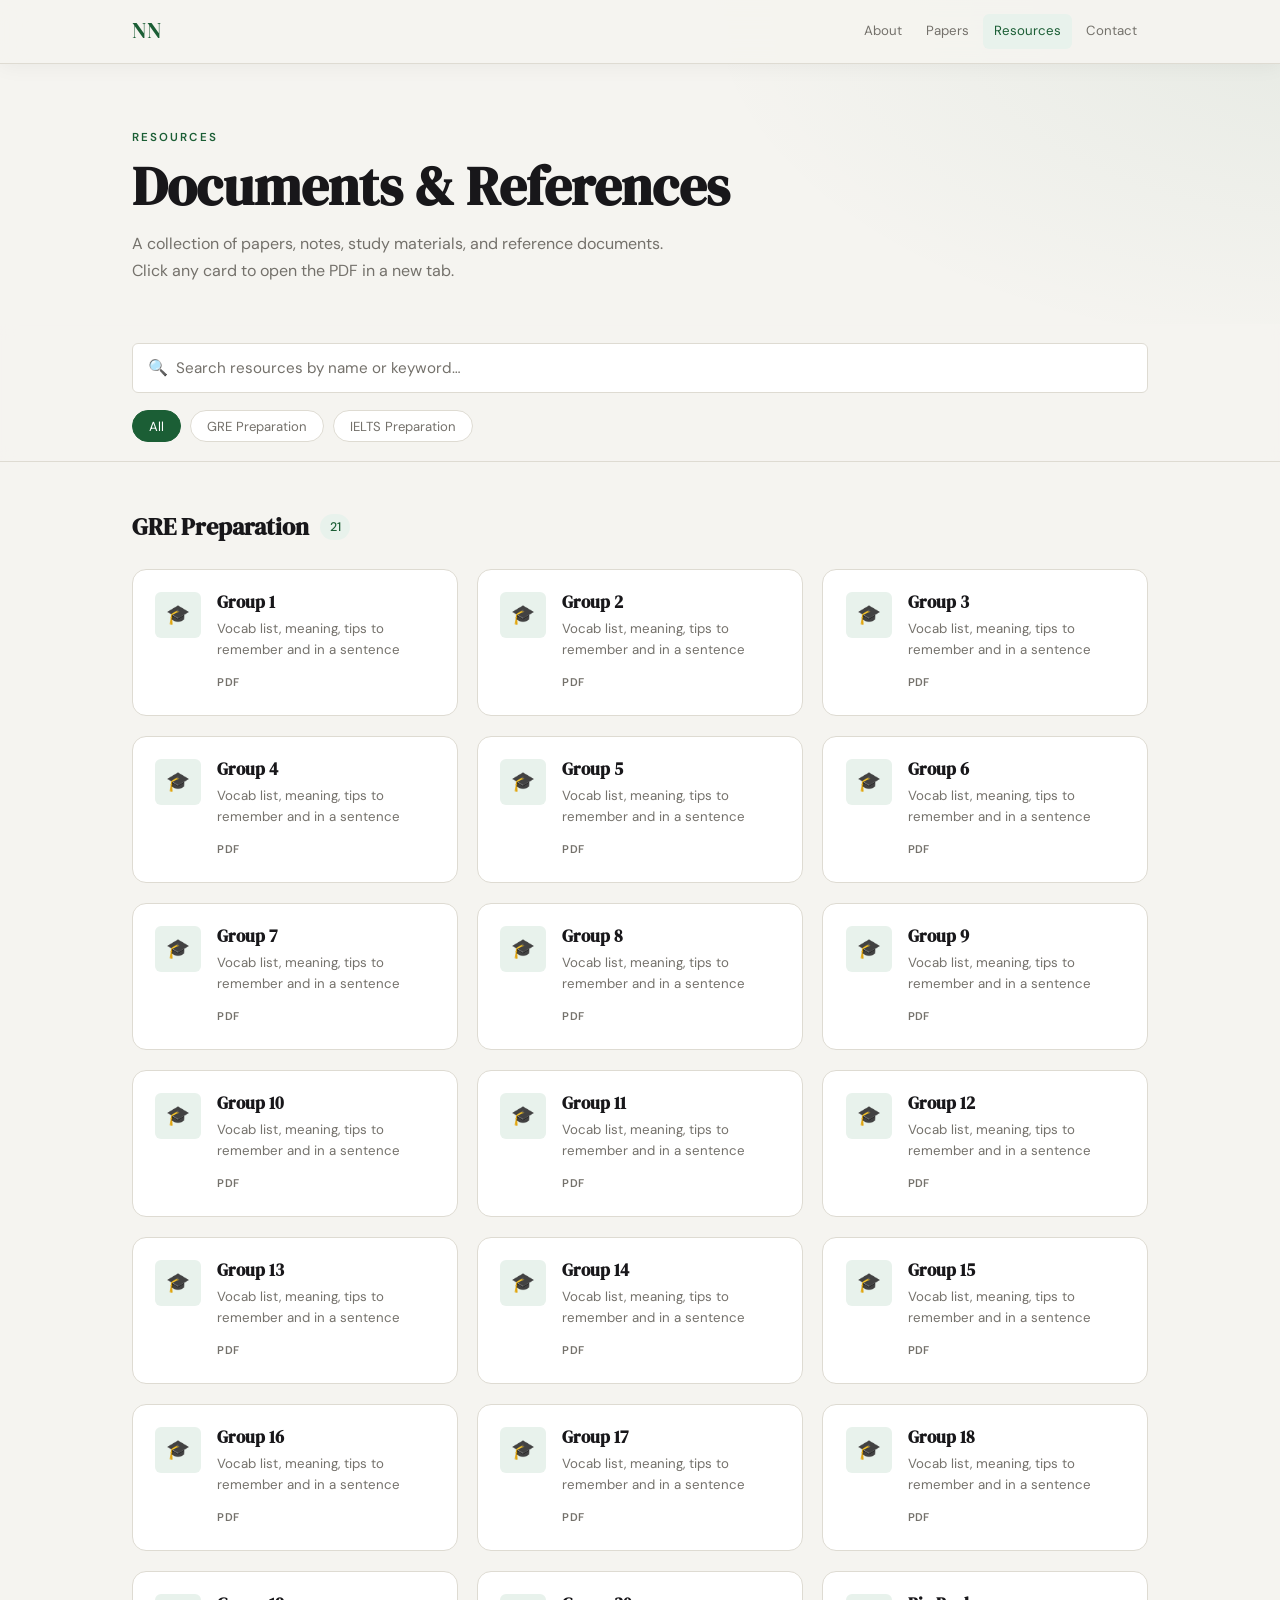
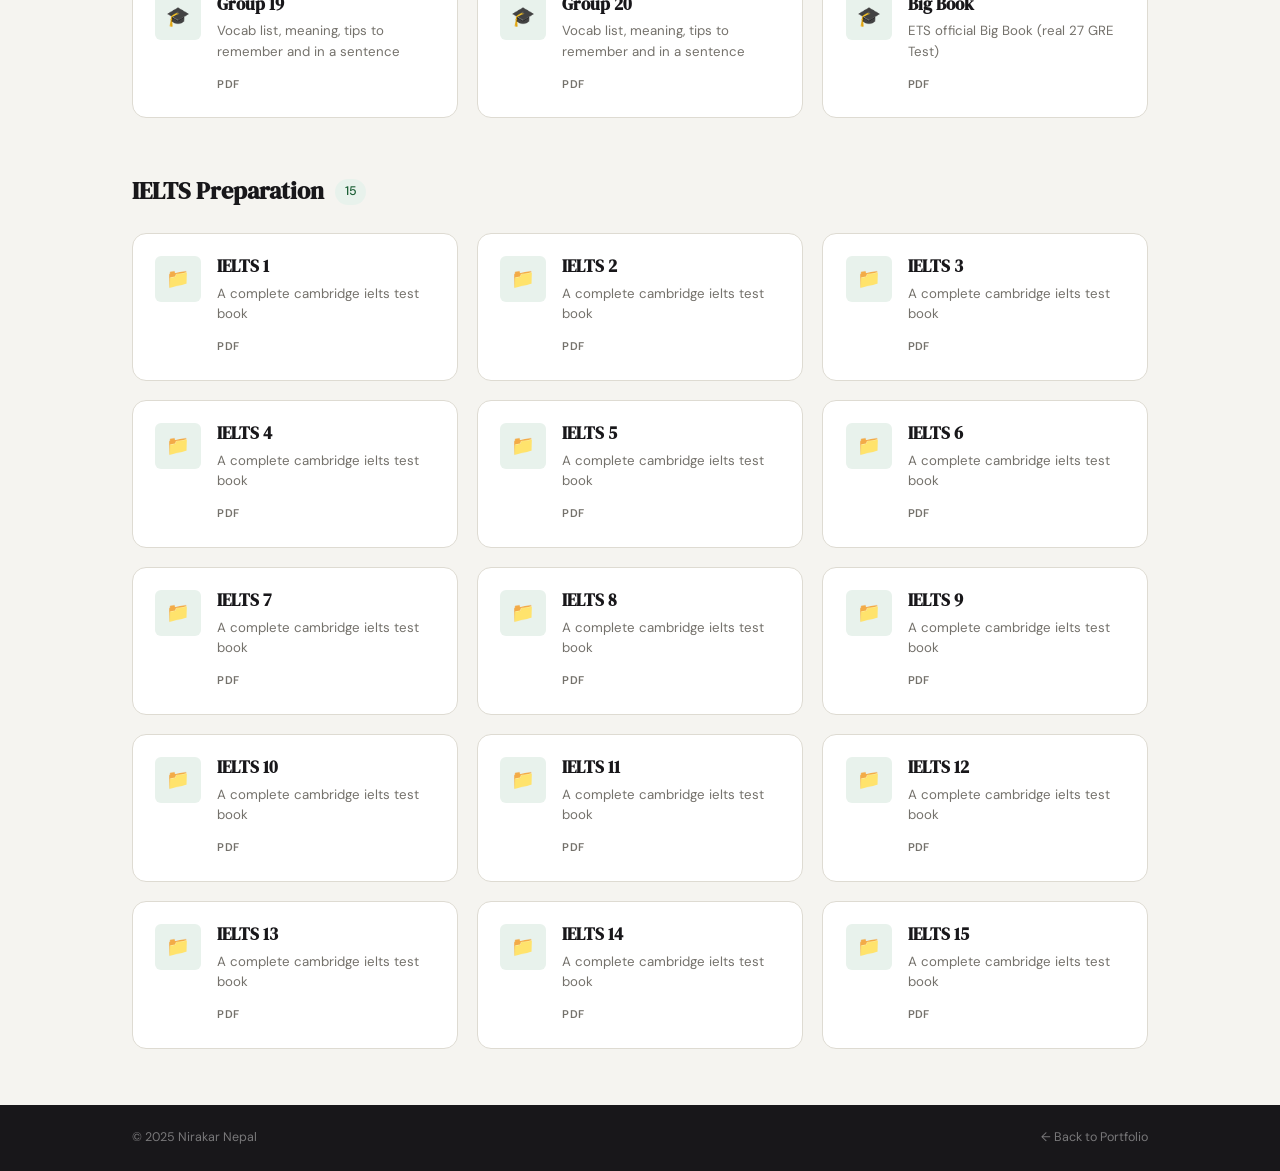
==== resources.html @ 462b6e56 "1920" ====
<!DOCTYPE html>
<html lang="en">
<head>
  <meta charset="UTF-8" />
  <meta name="viewport" content="width=device-width, initial-scale=1.0" />
  <title>Resources — Nirakar Nepal</title>
  <meta name="description" content="Resources, documents, and reference PDFs shared by Nirakar Nepal." />
  <link rel="preconnect" href="https://fonts.googleapis.com" />
  <link rel="preconnect" href="https://fonts.gstatic.com" crossorigin />
  <link href="https://fonts.googleapis.com/css2?family=DM+Serif+Display:ital@0;1&family=DM+Sans:ital,opsz,wght@0,9..40,300;0,9..40,400;0,9..40,500;1,9..40,300&display=swap" rel="stylesheet" />

<style>
/* =============================================================
   NIRAKAR NEPAL — RESOURCES PAGE
   (reuses the same design tokens as your main site)
   ============================================================= */
:root {
  --bg:#F5F4F0; --bg-alt:#ECEAE4; --surface:#FFFFFF; --border:#DEDBD2;
  --text:#18171A; --muted:#74716B; --accent:#1B5E35; --accent-lt:#E8F2EC;
  --nav-h:64px; --max-w:1080px; --r:6px; --r-lg:14px;
  --ease:cubic-bezier(0.16,1,0.3,1); --t:0.3s cubic-bezier(0.16,1,0.3,1);
}
*,*::before,*::after{box-sizing:border-box;margin:0;padding:0}
html{scroll-behavior:smooth}
body{font-family:'DM Sans',system-ui,sans-serif;background:var(--bg);color:var(--text);line-height:1.7;overflow-x:hidden}
a{color:inherit;text-decoration:none}
ul{list-style:none}
button{cursor:pointer;border:none;background:none;font-family:inherit}
.wrap{max-width:var(--max-w);margin:0 auto;padding:0 2rem}

/* ── NAVBAR ───────────────────────────────────────────────── */
#nav{position:fixed;top:0;left:0;right:0;height:var(--nav-h);z-index:200;
  background:rgba(245,244,240,.94);backdrop-filter:blur(14px);-webkit-backdrop-filter:blur(14px);
  border-bottom:1px solid var(--border);box-shadow:0 2px 20px rgba(0,0,0,.05)}
.nav-in{max-width:var(--max-w);margin:0 auto;padding:0 2rem;height:100%;display:flex;align-items:center;justify-content:space-between}
.nav-logo{font-family:'DM Serif Display',serif;font-size:1.35rem;color:var(--accent);letter-spacing:.04em}
.nav-ul{display:flex;align-items:center;gap:.15rem}
.nav-ul a{font-size:.83rem;color:var(--muted);padding:.38rem .7rem;border-radius:var(--r);transition:color .2s,background .2s}
.nav-ul a:hover,.nav-ul a.act{color:var(--accent);background:var(--accent-lt)}

/* ── HEADER ───────────────────────────────────────────────── */
.res-head{padding:calc(var(--nav-h) + 4rem) 0 2.5rem;position:relative;overflow:hidden}
.res-head::before{content:'';position:absolute;top:0;right:-5%;width:55%;height:120%;
  background:radial-gradient(ellipse at top right,rgba(27,94,53,.07) 0%,transparent 65%);pointer-events:none}
.label{font-size:.72rem;font-weight:600;letter-spacing:.18em;text-transform:uppercase;color:var(--accent);margin-bottom:.6rem}
.res-title{font-family:'DM Serif Display',serif;font-size:clamp(2.2rem,5vw,3.4rem);line-height:1.1;margin-bottom:.8rem}
.res-sub{font-size:1rem;color:var(--muted);max-width:560px}

/* ── CONTROLS (search + filters) ──────────────────────────── */
.controls{position:sticky;top:var(--nav-h);z-index:50;background:rgba(245,244,240,.92);
  backdrop-filter:blur(8px);-webkit-backdrop-filter:blur(8px);padding:1.2rem 0;border-bottom:1px solid var(--border)}
.search-box{position:relative;margin-bottom:1.1rem}
.search-box input{width:100%;padding:.85rem 1rem .85rem 2.7rem;font-size:.95rem;font-family:inherit;
  background:var(--surface);border:1.5px solid var(--border);border-radius:var(--r);color:var(--text);transition:border-color .2s}
.search-box input:focus{outline:none;border-color:var(--accent)}
.search-box input::placeholder{color:var(--muted)}
.search-ico{position:absolute;left:1rem;top:50%;transform:translateY(-50%);color:var(--muted);font-size:1rem}
.filters{display:flex;gap:.55rem;flex-wrap:wrap}
.chip{padding:.4rem 1rem;border:1.5px solid var(--border);border-radius:100px;font-size:.82rem;
  color:var(--muted);background:var(--surface);transition:var(--t)}
.chip:hover{border-color:var(--accent);color:var(--accent)}
.chip.act{background:var(--accent);color:#fff;border-color:var(--accent)}

/* ── RESOURCE GRID ────────────────────────────────────────── */
.res-section{padding:2.8rem 0 .5rem}
.cat-title{font-family:'DM Serif Display',serif;font-size:1.5rem;margin-bottom:1.3rem;display:flex;align-items:center;gap:.7rem}
.cat-count{font-family:'DM Sans',sans-serif;font-size:.78rem;font-weight:500;color:var(--accent);
  background:var(--accent-lt);padding:.15rem .6rem;border-radius:100px}
.res-grid{display:grid;grid-template-columns:repeat(auto-fill,minmax(290px,1fr));gap:1.2rem}

.res-card{display:flex;gap:1rem;align-items:flex-start;background:var(--surface);border:1px solid var(--border);
  border-radius:var(--r-lg);padding:1.4rem;position:relative;overflow:hidden;transition:var(--t)}
.res-card::before{content:'';position:absolute;top:0;left:0;width:3px;height:0;background:var(--accent);transition:height .45s var(--ease)}
.res-card:hover{border-color:var(--accent);transform:translateY(-3px);box-shadow:0 14px 34px rgba(27,94,53,.12)}
.res-card:hover::before{height:100%}
.res-ico{width:46px;height:46px;flex-shrink:0;display:flex;align-items:center;justify-content:center;
  background:var(--accent-lt);border-radius:var(--r);font-size:1.2rem}
.res-body{flex:1;min-width:0}
.res-card h3{font-family:'DM Serif Display',serif;font-size:1.05rem;line-height:1.35;margin-bottom:.3rem;transition:color .2s}
.res-card:hover h3{color:var(--accent)}
.res-card p{font-size:.83rem;color:var(--muted);line-height:1.55;margin-bottom:.7rem}
.res-foot{display:flex;align-items:center;justify-content:space-between;gap:.5rem}
.res-tag{font-size:.7rem;font-weight:600;letter-spacing:.04em;text-transform:uppercase;color:var(--muted)}
.res-open{font-size:.78rem;font-weight:500;color:var(--accent);opacity:0;transition:opacity .3s,transform .3s}
.res-card:hover .res-open{opacity:1;transform:translateX(2px)}

/* Empty state when search finds nothing */
.empty{text-align:center;padding:4rem 0;color:var(--muted)}
.empty-ico{font-size:2.5rem;opacity:.35;margin-bottom:.8rem}

/* ── FOOTER ───────────────────────────────────────────────── */
footer{background:var(--text);color:rgba(255,255,255,.42);padding:1.4rem 0;font-size:.78rem;margin-top:3rem}
.foot-in{display:flex;align-items:center;justify-content:space-between;flex-wrap:wrap;gap:.8rem}
.foot-in a{color:rgba(255,255,255,.42);transition:color .2s}
.foot-in a:hover{color:#fff}

@media(max-width:700px){
  .nav-ul a:not(.act){display:none}  /* keep nav clean on mobile */
  .res-grid{grid-template-columns:1fr}
}
</style>
</head>
<body>

<!-- ═══════════════ NAVBAR ═══════════════ -->
<nav id="nav">
  <div class="nav-in">
    <a class="nav-logo" href="index.html">NN</a>
    <ul class="nav-ul">
      <a href="index.html#about">About</a>
      <a href="index.html#papers">Papers</a>
      <a href="resources.html" class="act">Resources</a>
      <a href="index.html#contact">Contact</a>
    </ul>
  </div>
</nav>

<!-- ═══════════════ HEADER ═══════════════ -->
<header class="res-head">
  <div class="wrap">
    <div class="label">Resources</div>
    <h1 class="res-title">Documents &amp; References</h1>
    <p class="res-sub">A collection of papers, notes, study materials, and reference documents. Click any card to open the PDF in a new tab.</p>
  </div>
</header>

<!-- ═══════════════ SEARCH + FILTERS ═══════════════ -->
<div class="controls">
  <div class="wrap">
    <div class="search-box">
      <span class="search-ico">🔍</span>
      <input type="text" id="search" placeholder="Search resources by name or keyword…" autocomplete="off" />
    </div>
    <div class="filters" id="filters"><!-- filter chips injected by JS --></div>
  </div>
</div>

<!-- ═══════════════ RESOURCE LIST ═══════════════ -->
<main class="wrap" id="resList"><!-- cards injected by JS --></main>

<!-- ═══════════════ FOOTER ═══════════════ -->
<footer>
  <div class="wrap foot-in">
    <span>© 2025 Nirakar Nepal</span>
    <a href="index.html">← Back to Portfolio</a>
  </div>
</footer>

<script>
/* =============================================================
   ★★★  EDIT ONLY THIS LIST  ★★★
   Add one { } block per PDF. To add a PDF:
     1. Put the file in:  assets/resources/
     2. Copy a block below, change the 4 fields.

   Fields:
     category : which group it appears under (also becomes a filter chip)
     title    : the name shown on the card
     desc     : a short one-line description (optional, can be "")
     file     : path to the PDF, relative to this page
   ============================================================= */
const RESOURCES = [
  {
    category: "GRE Preparation",
    title: "Group 1",
    desc: "Vocab list, meaning, tips to remember and in a sentence",
    file: "assets/resources/1.pdf"
  },
   {
    category: "GRE Preparation",
    title: "Group 2",
    desc: "Vocab list, meaning, tips to remember and in a sentence",
    file: "assets/resources/2.pdf"
  },
   {
    category: "GRE Preparation",
    title: "Group 3",
    desc: "Vocab list, meaning, tips to remember and in a sentence",
    file: "assets/resources/3.pdf"
  },
   {
    category: "GRE Preparation",
    title: "Group 4",
    desc: "Vocab list, meaning, tips to remember and in a sentence",
    file: "assets/resources/4.pdf"
  },
   {
    category: "GRE Preparation",
    title: "Group 5",
    desc: "Vocab list, meaning, tips to remember and in a sentence",
    file: "assets/resources/5.pdf"
  },
   {
    category: "GRE Preparation",
    title: "Group 6",
    desc: "Vocab list, meaning, tips to remember and in a sentence",
    file: "assets/resources/6.pdf"
  },
   {
    category: "GRE Preparation",
    title: "Group 7",
    desc: "Vocab list, meaning, tips to remember and in a sentence",
    file: "assets/resources/7.pdf"
  },
   {
    category: "GRE Preparation",
    title: "Group 8",
    desc: "Vocab list, meaning, tips to remember and in a sentence",
    file: "assets/resources/8.pdf"
  },
   {
    category: "GRE Preparation",
    title: "Group 9",
    desc: "Vocab list, meaning, tips to remember and in a sentence",
    file: "assets/resources/9.pdf"
  },
   {
    category: "GRE Preparation",
    title: "Group 10",
    desc: "Vocab list, meaning, tips to remember and in a sentence",
    file: "assets/resources/10.pdf"
  },
  {
    category: "GRE Preparation",
    title: "Group 11",
    desc: "Vocab list, meaning, tips to remember and in a sentence",
    file: "assets/resources/11.pdf"
  },
  {
    category: "GRE Preparation",
    title: "Group 12",
    desc: "Vocab list, meaning, tips to remember and in a sentence",
    file: "assets/resources/12.pdf"
  },
  {
    category: "GRE Preparation",
    title: "Group 13",
    desc: "Vocab list, meaning, tips to remember and in a sentence",
    file: "assets/resources/13.pdf"
  },
   {
    category: "GRE Preparation",
    title: "Group 14",
    desc: "Vocab list, meaning, tips to remember and in a sentence",
    file: "assets/resources/14.pdf"
  },
   {
    category: "GRE Preparation",
    title: "Group 15",
    desc: "Vocab list, meaning, tips to remember and in a sentence",
    file: "assets/resources/15.pdf"
  },
   {
    category: "GRE Preparation",
    title: "Group 16",
    desc: "Vocab list, meaning, tips to remember and in a sentence",
    file: "assets/resources/16.pdf"
  },
  {
    category: "GRE Preparation",
    title: "Group 17",
    desc: "Vocab list, meaning, tips to remember and in a sentence",
    file: "assets/resources/17.pdf"
  },
  {
    category: "GRE Preparation",
    title: "Group 18",
    desc: "Vocab list, meaning, tips to remember and in a sentence",
    file: "assets/resources/18.pdf"
  },
    {
    category: "GRE Preparation",
    title: "Group 19",
    desc: "Vocab list, meaning, tips to remember and in a sentence",
    file: "assets/resources/19.pdf"
  },
    {
    category: "GRE Preparation",
    title: "Group 20",
    desc: "Vocab list, meaning, tips to remember and in a sentence",
    file: "assets/resources/20.pdf"
  },
  {
    category: "IELTS Preparation",
    title: "IELTS 1",
    desc: "A complete cambridge ielts test book",
    file: "assets/resources/IELTS1.pdf"
  },
  {
    category: "IELTS Preparation",
    title: "IELTS 2",
    desc: "A complete cambridge ielts test book",
    file: "assets/resources/IELTS2.pdf"
  },
  {
    category: "IELTS Preparation",
    title: "IELTS 3",
    desc: "A complete cambridge ielts test book",
    file: "assets/resources/IELTS3.pdf"
  },
  {
    category: "IELTS Preparation",
    title: "IELTS 4",
    desc: "A complete cambridge ielts test book",
    file: "assets/resources/IELTS4.pdf"
  },
  {
    category: "IELTS Preparation",
    title: "IELTS 5",
    desc: "A complete cambridge ielts test book",
    file: "assets/resources/IELTS5.pdf"
  },
  {
    category: "IELTS Preparation",
    title: "IELTS 6",
    desc: "A complete cambridge ielts test book",
    file: "assets/resources/IELTS6.pdf"
  },
  {
    category: "IELTS Preparation",
    title: "IELTS 7",
    desc: "A complete cambridge ielts test book",
    file: "assets/resources/IELTS7.pdf"
  },
  {
    category: "IELTS Preparation",
    title: "IELTS 8",
    desc: "A complete cambridge ielts test book",
    file: "assets/resources/IELTS8.pdf"
  },
  {
    category: "IELTS Preparation",
    title: "IELTS 9",
    desc: "A complete cambridge ielts test book",
    file: "assets/resources/IELTS9.pdf"
  },
  {
    category: "IELTS Preparation",
    title: "IELTS 10",
    desc: "A complete cambridge ielts test book",
    file: "assets/resources/IELTS10.pdf"
  },
  {
    category: "IELTS Preparation",
    title: "IELTS 11",
    desc: "A complete cambridge ielts test book",
    file: "assets/resources/IELTS11.pdf"
  },
  {
    category: "IELTS Preparation",
    title: "IELTS 12",
    desc: "A complete cambridge ielts test book",
    file: "assets/resources/IELTS12.pdf"
  },
  {
    category: "IELTS Preparation",
    title: "IELTS 13",
    desc: "A complete cambridge ielts test book",
    file: "assets/resources/IELTS13.pdf"
  },
  {
    category: "IELTS Preparation",
    title: "IELTS 14",
    desc: "A complete cambridge ielts test book",
    file: "assets/resources/IELTS14.pdf"
  },
  {
    category: "IELTS Preparation",
    title: "IELTS 15",
    desc: "A complete cambridge ielts test book",
    file: "assets/resources/IELTS15.pdf"
  },
  
  
  {
    category: "GRE Preparation",
    title: "Big Book",
    desc: "ETS official Big Book (real 27 GRE Test)",
    file: "assets/resources/bigbook.pdf"
  },
   
  
  // ── Copy a block above for each new PDF (up to 30+ is fine) ──
];

/* =============================================================
   RENDERING LOGIC — you normally don't need to touch this.
   ============================================================= */
const listEl    = document.getElementById('resList');
const filtersEl = document.getElementById('filters');
const searchEl  = document.getElementById('search');

// Pick an icon based on category name (just a nice touch)
function iconFor(cat){
  const c = cat.toLowerCase();
  if (c.includes('paper') || c.includes('research')) return '📄';
  if (c.includes('gre') || c.includes('exam'))       return '🎓';
  if (c.includes('note') || c.includes('study'))     return '📚';
  if (c.includes('slide') || c.includes('present'))  return '📊';
  return '📁';
}

let activeFilter = 'All';

// Build the filter chips from the unique categories
function buildFilters(){
  const cats = ['All', ...new Set(RESOURCES.map(r => r.category))];
  filtersEl.innerHTML = '';
  cats.forEach(cat => {
    const b = document.createElement('button');
    b.className = 'chip' + (cat === activeFilter ? ' act' : '');
    b.textContent = cat;
    b.onclick = () => { activeFilter = cat; buildFilters(); render(); };
    filtersEl.appendChild(b);
  });
}

// Render cards, grouped by category, respecting filter + search
function render(){
  const q = searchEl.value.trim().toLowerCase();

  let items = RESOURCES.filter(r => {
    const matchCat = activeFilter === 'All' || r.category === activeFilter;
    const matchSearch = !q ||
      r.title.toLowerCase().includes(q) ||
      (r.desc || '').toLowerCase().includes(q) ||
      r.category.toLowerCase().includes(q);
    return matchCat && matchSearch;
  });

  if (!items.length){
    listEl.innerHTML = '<div class="empty"><div class="empty-ico">🔍</div><p>No resources match your search.</p></div>';
    return;
  }

  // Group by category
  const groups = {};
  items.forEach(r => { (groups[r.category] = groups[r.category] || []).push(r); });

  listEl.innerHTML = Object.entries(groups).map(([cat, arr]) => `
    <section class="res-section">
      <h2 class="cat-title">${cat} <span class="cat-count">${arr.length}</span></h2>
      <div class="res-grid">
        ${arr.map(r => `
          <a class="res-card" href="${r.file}" target="_blank" rel="noopener">
            <div class="res-ico">${iconFor(r.category)}</div>
            <div class="res-body">
              <h3>${r.title}</h3>
              ${r.desc ? `<p>${r.desc}</p>` : ''}
              <div class="res-foot">
                <span class="res-tag">PDF</span>
                <span class="res-open">Open →</span>
              </div>
            </div>
          </a>
        `).join('')}
      </div>
    </section>
  `).join('');
}

searchEl.addEventListener('input', render);
buildFilters();
render();
</script>
</body>
</html>
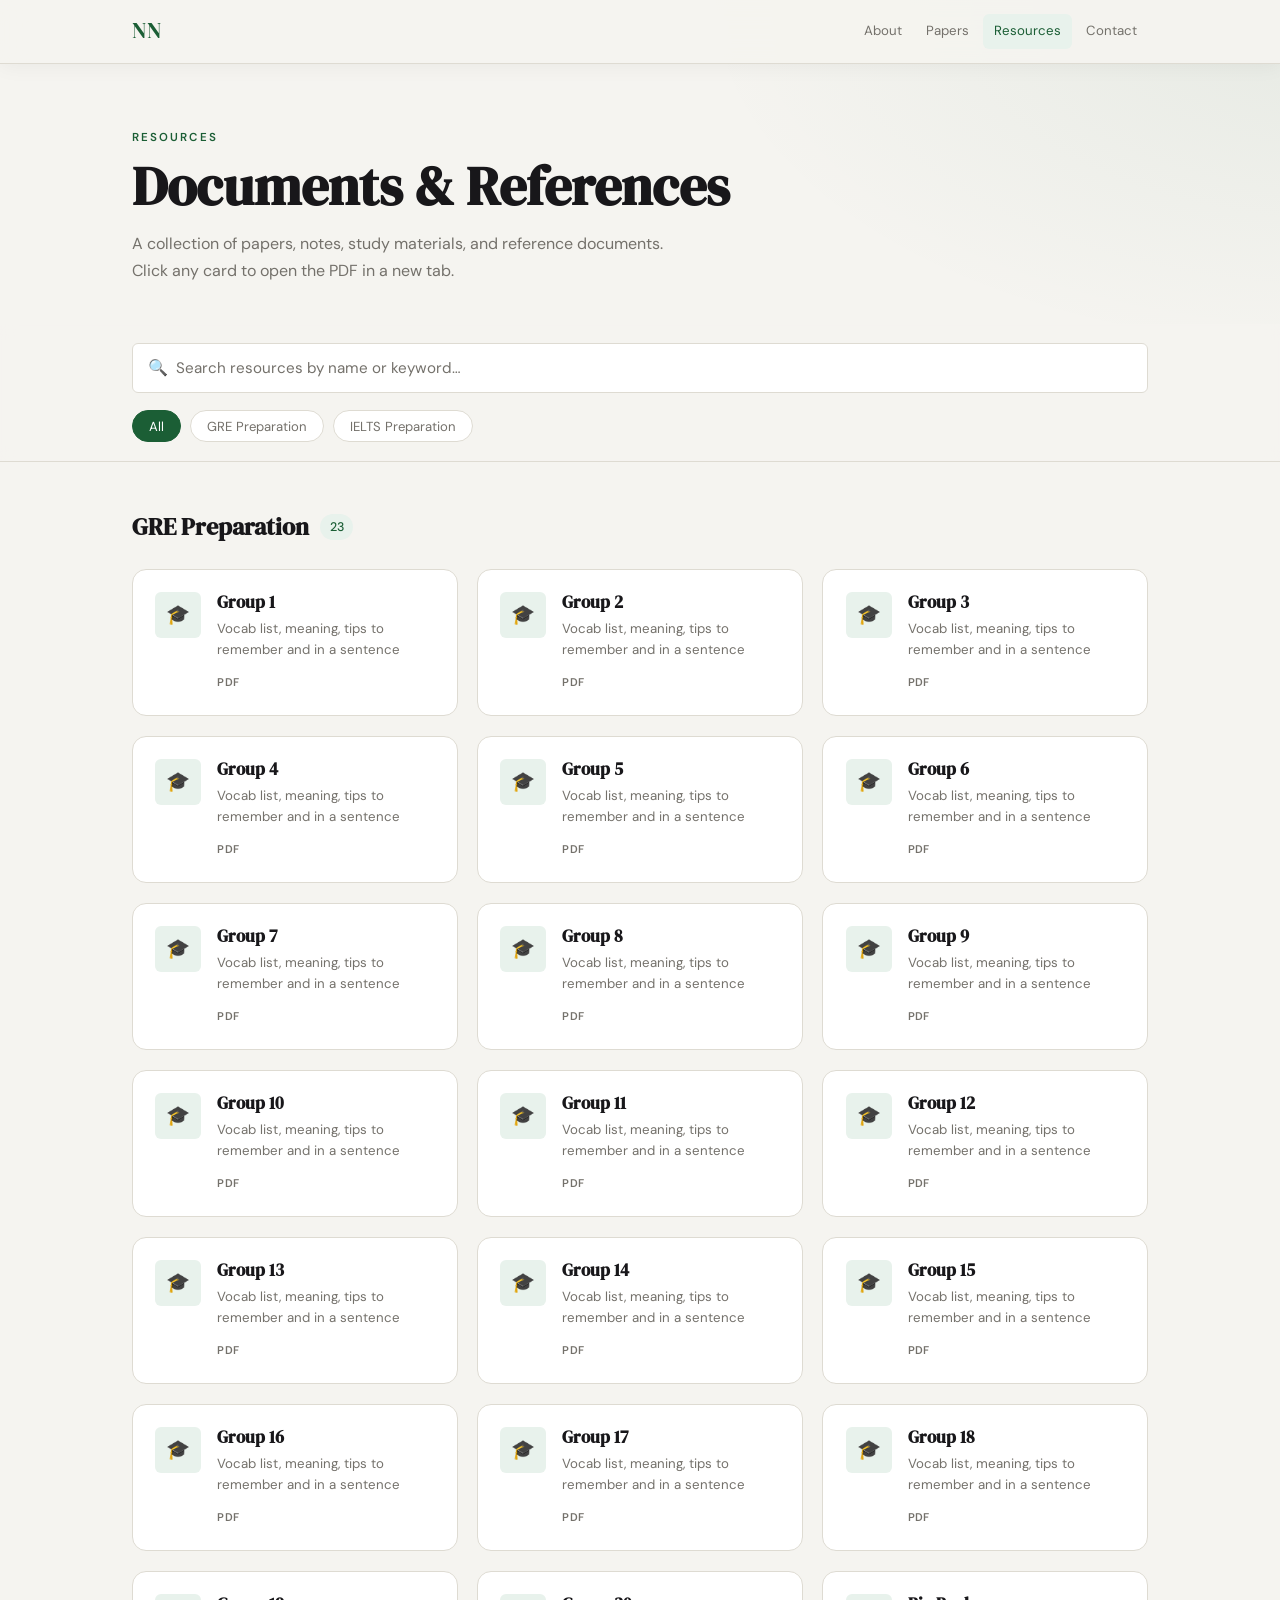
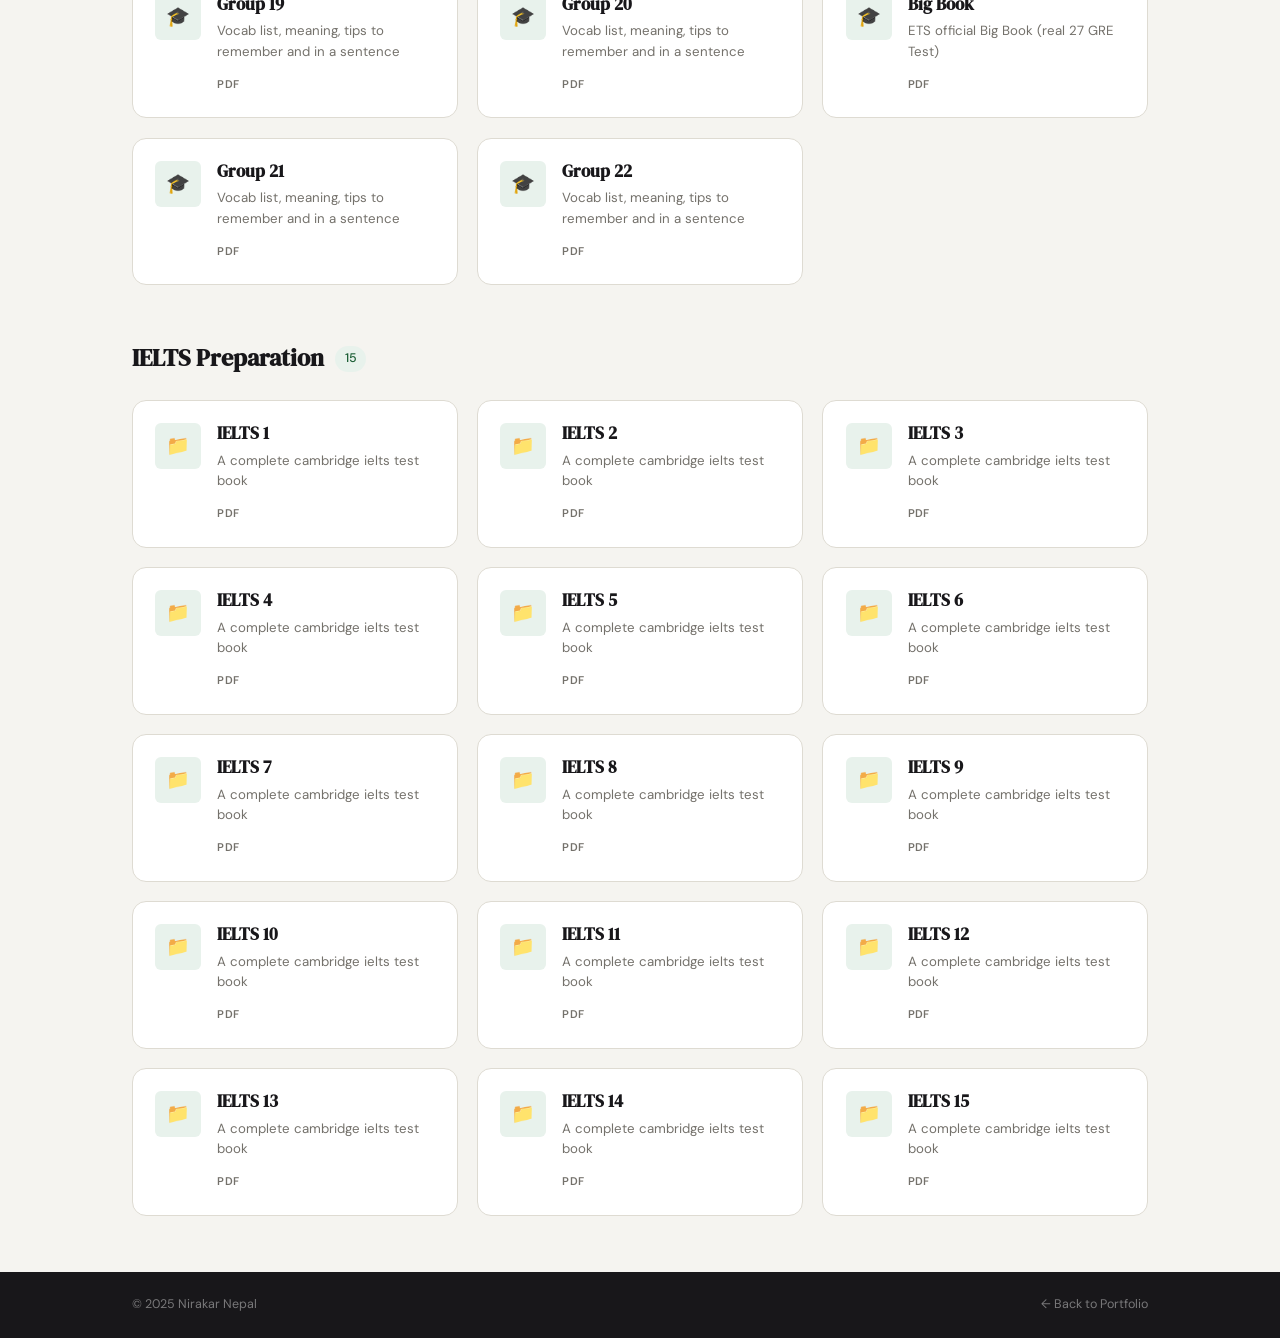
==== commit c630806c: "2122" ====
--- a/resources.html
+++ b/resources.html
@@ -377,6 +377,18 @@
     title: "Big Book",
     desc: "ETS official Big Book (real 27 GRE Test)",
     file: "assets/resources/bigbook.pdf"
+  },
+  {
+    category: "GRE Preparation",
+    title: "Group 21",
+    desc: "Vocab list, meaning, tips to remember and in a sentence",
+    file: "assets/resources/21.pdf"
+  },
+  {
+    category: "GRE Preparation",
+    title: "Group 22",
+    desc: "Vocab list, meaning, tips to remember and in a sentence",
+    file: "assets/resources/22.pdf"
   },
    
   
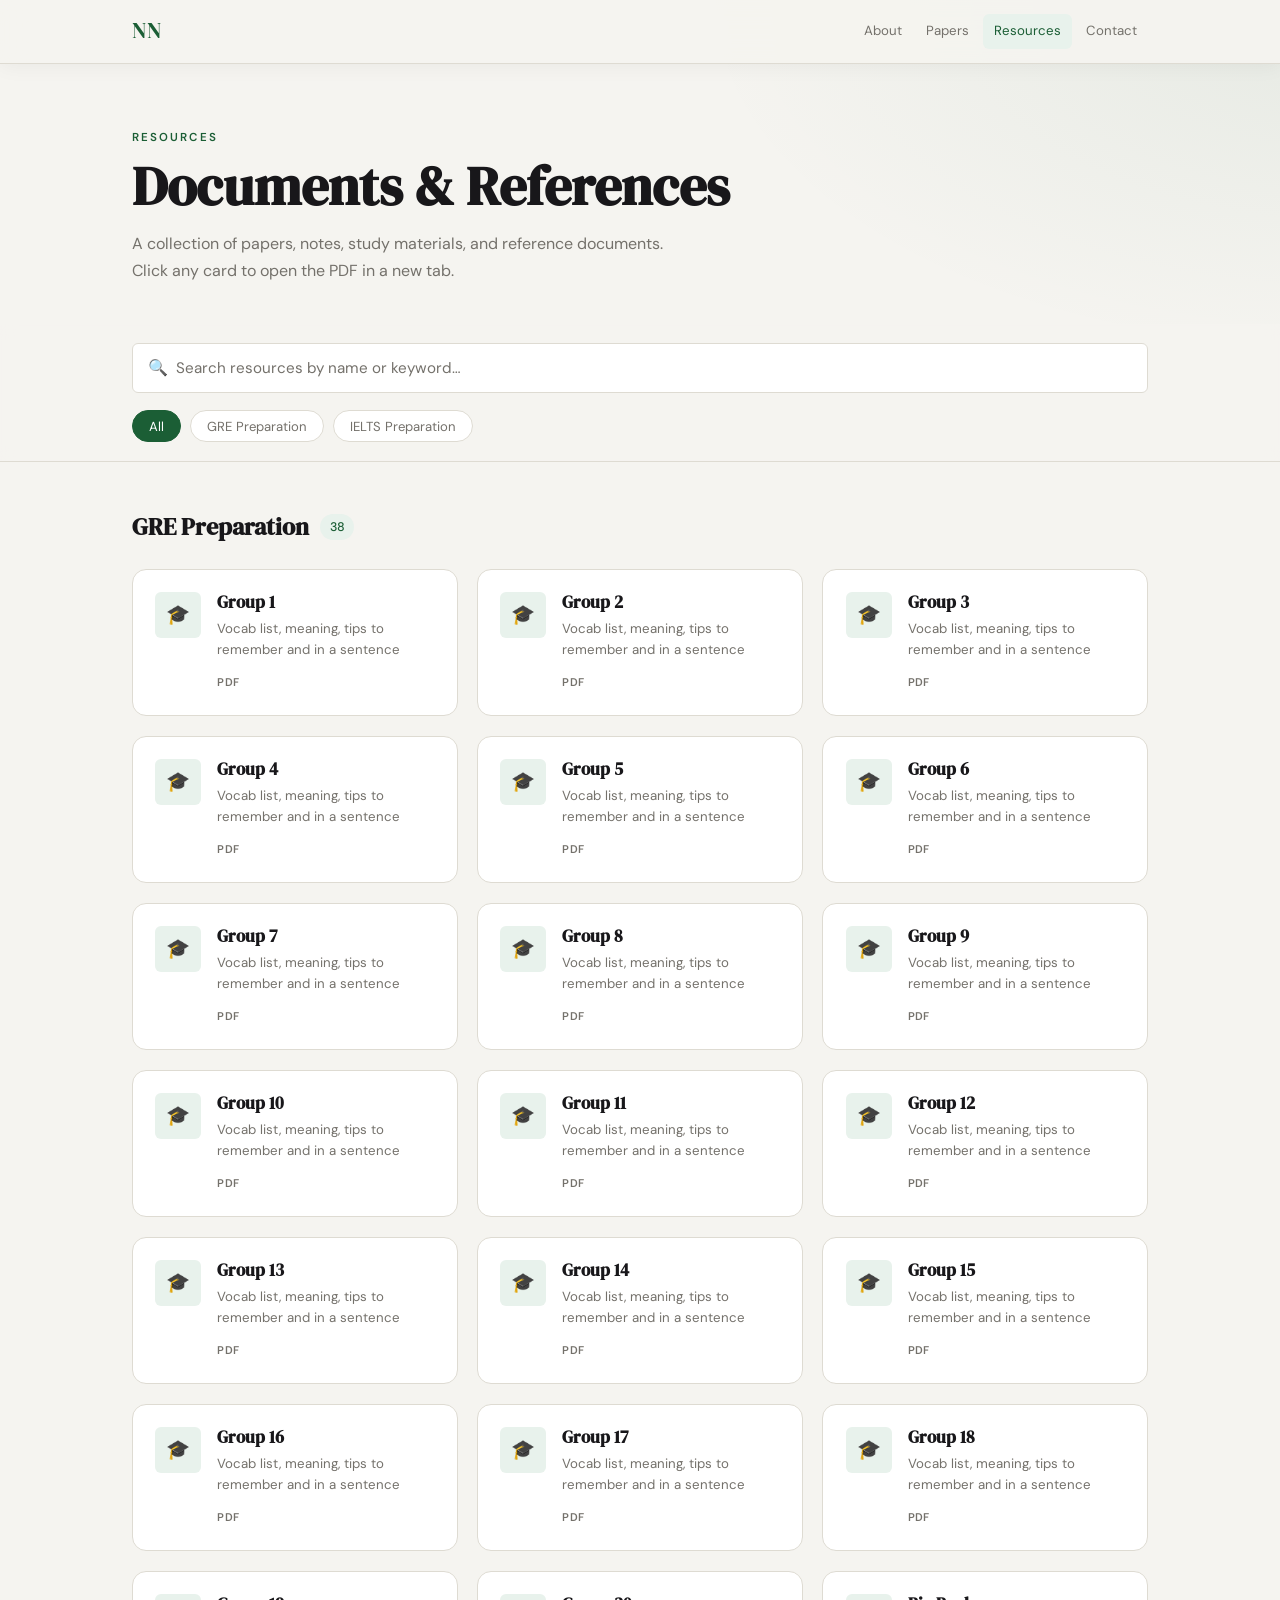
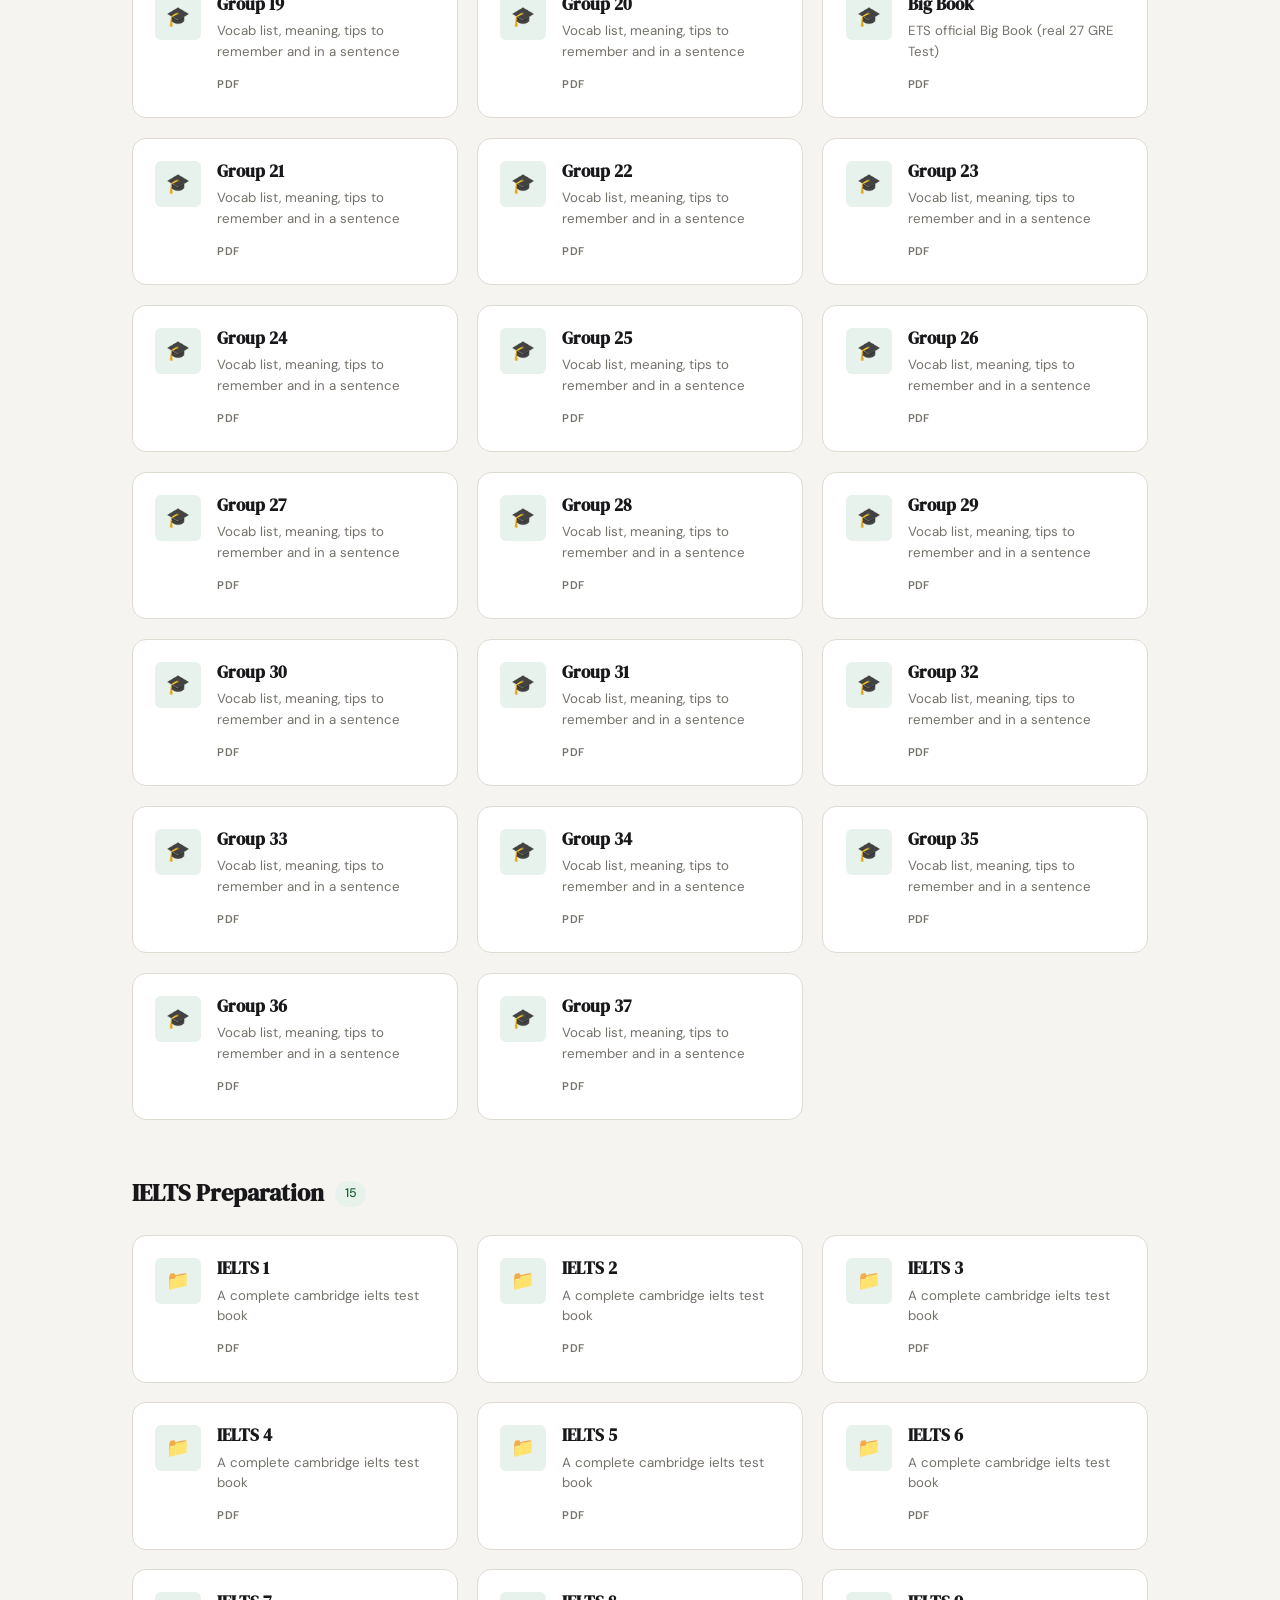
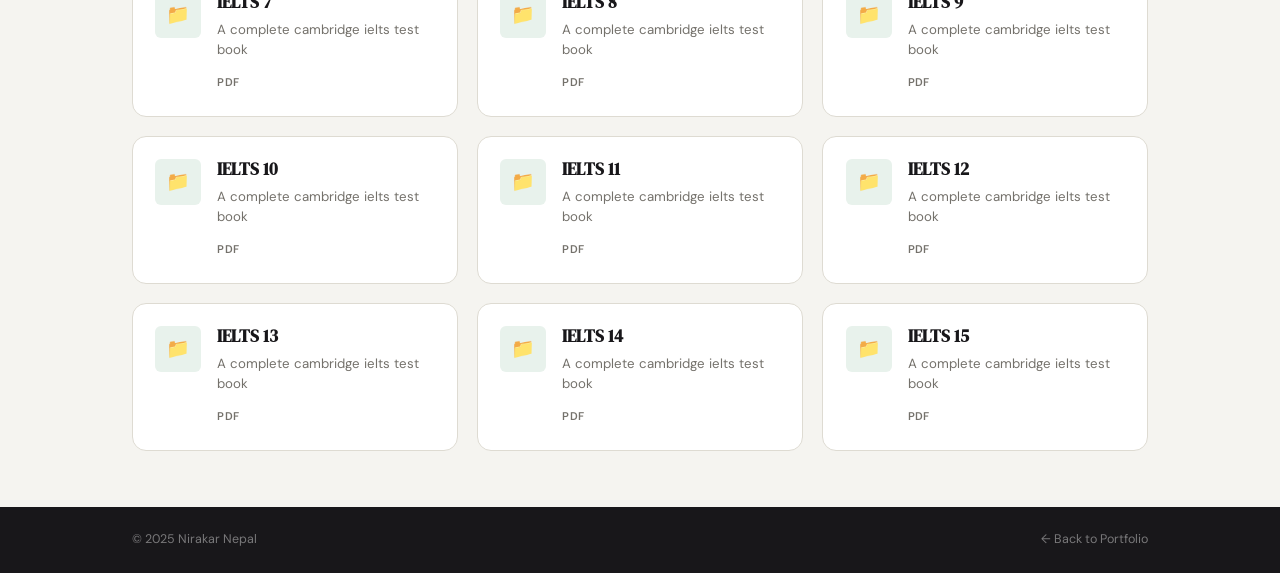
==== commit 8e581931: "gre_all_done" ====
--- a/resources.html
+++ b/resources.html
@@ -389,6 +389,96 @@
     title: "Group 22",
     desc: "Vocab list, meaning, tips to remember and in a sentence",
     file: "assets/resources/22.pdf"
+  },
+   {
+    category: "GRE Preparation",
+    title: "Group 23",
+    desc: "Vocab list, meaning, tips to remember and in a sentence",
+    file: "assets/resources/23.pdf"
+  },
+   {
+    category: "GRE Preparation",
+    title: "Group 24",
+    desc: "Vocab list, meaning, tips to remember and in a sentence",
+    file: "assets/resources/24.pdf"
+  },
+   {
+    category: "GRE Preparation",
+    title: "Group 25",
+    desc: "Vocab list, meaning, tips to remember and in a sentence",
+    file: "assets/resources/25.pdf"
+  },
+   {
+    category: "GRE Preparation",
+    title: "Group 26",
+    desc: "Vocab list, meaning, tips to remember and in a sentence",
+    file: "assets/resources/26.pdf"
+  },
+   {
+    category: "GRE Preparation",
+    title: "Group 27",
+    desc: "Vocab list, meaning, tips to remember and in a sentence",
+    file: "assets/resources/27.pdf"
+  },
+   {
+    category: "GRE Preparation",
+    title: "Group 28",
+    desc: "Vocab list, meaning, tips to remember and in a sentence",
+    file: "assets/resources/28.pdf"
+  },
+   {
+    category: "GRE Preparation",
+    title: "Group 29",
+    desc: "Vocab list, meaning, tips to remember and in a sentence",
+    file: "assets/resources/29.pdf"
+  },
+   {
+    category: "GRE Preparation",
+    title: "Group 30",
+    desc: "Vocab list, meaning, tips to remember and in a sentence",
+    file: "assets/resources/30.pdf"
+  },
+   {
+    category: "GRE Preparation",
+    title: "Group 31",
+    desc: "Vocab list, meaning, tips to remember and in a sentence",
+    file: "assets/resources/31.pdf"
+  },
+   {
+    category: "GRE Preparation",
+    title: "Group 32",
+    desc: "Vocab list, meaning, tips to remember and in a sentence",
+    file: "assets/resources/32.pdf"
+  },
+   {
+    category: "GRE Preparation",
+    title: "Group 33",
+    desc: "Vocab list, meaning, tips to remember and in a sentence",
+    file: "assets/resources/33.pdf"
+  },
+   {
+    category: "GRE Preparation",
+    title: "Group 34",
+    desc: "Vocab list, meaning, tips to remember and in a sentence",
+    file: "assets/resources/34.pdf"
+  },
+   {
+    category: "GRE Preparation",
+    title: "Group 35",
+    desc: "Vocab list, meaning, tips to remember and in a sentence",
+    file: "assets/resources/35.pdf"
+  },
+   {
+    category: "GRE Preparation",
+    title: "Group 36",
+    desc: "Vocab list, meaning, tips to remember and in a sentence",
+    file: "assets/resources/36.pdf"
+  },
+   {
+    category: "GRE Preparation",
+    title: "Group 37",
+    desc: "Vocab list, meaning, tips to remember and in a sentence",
+    file: "assets/resources/37.pdf"
   },
    
   
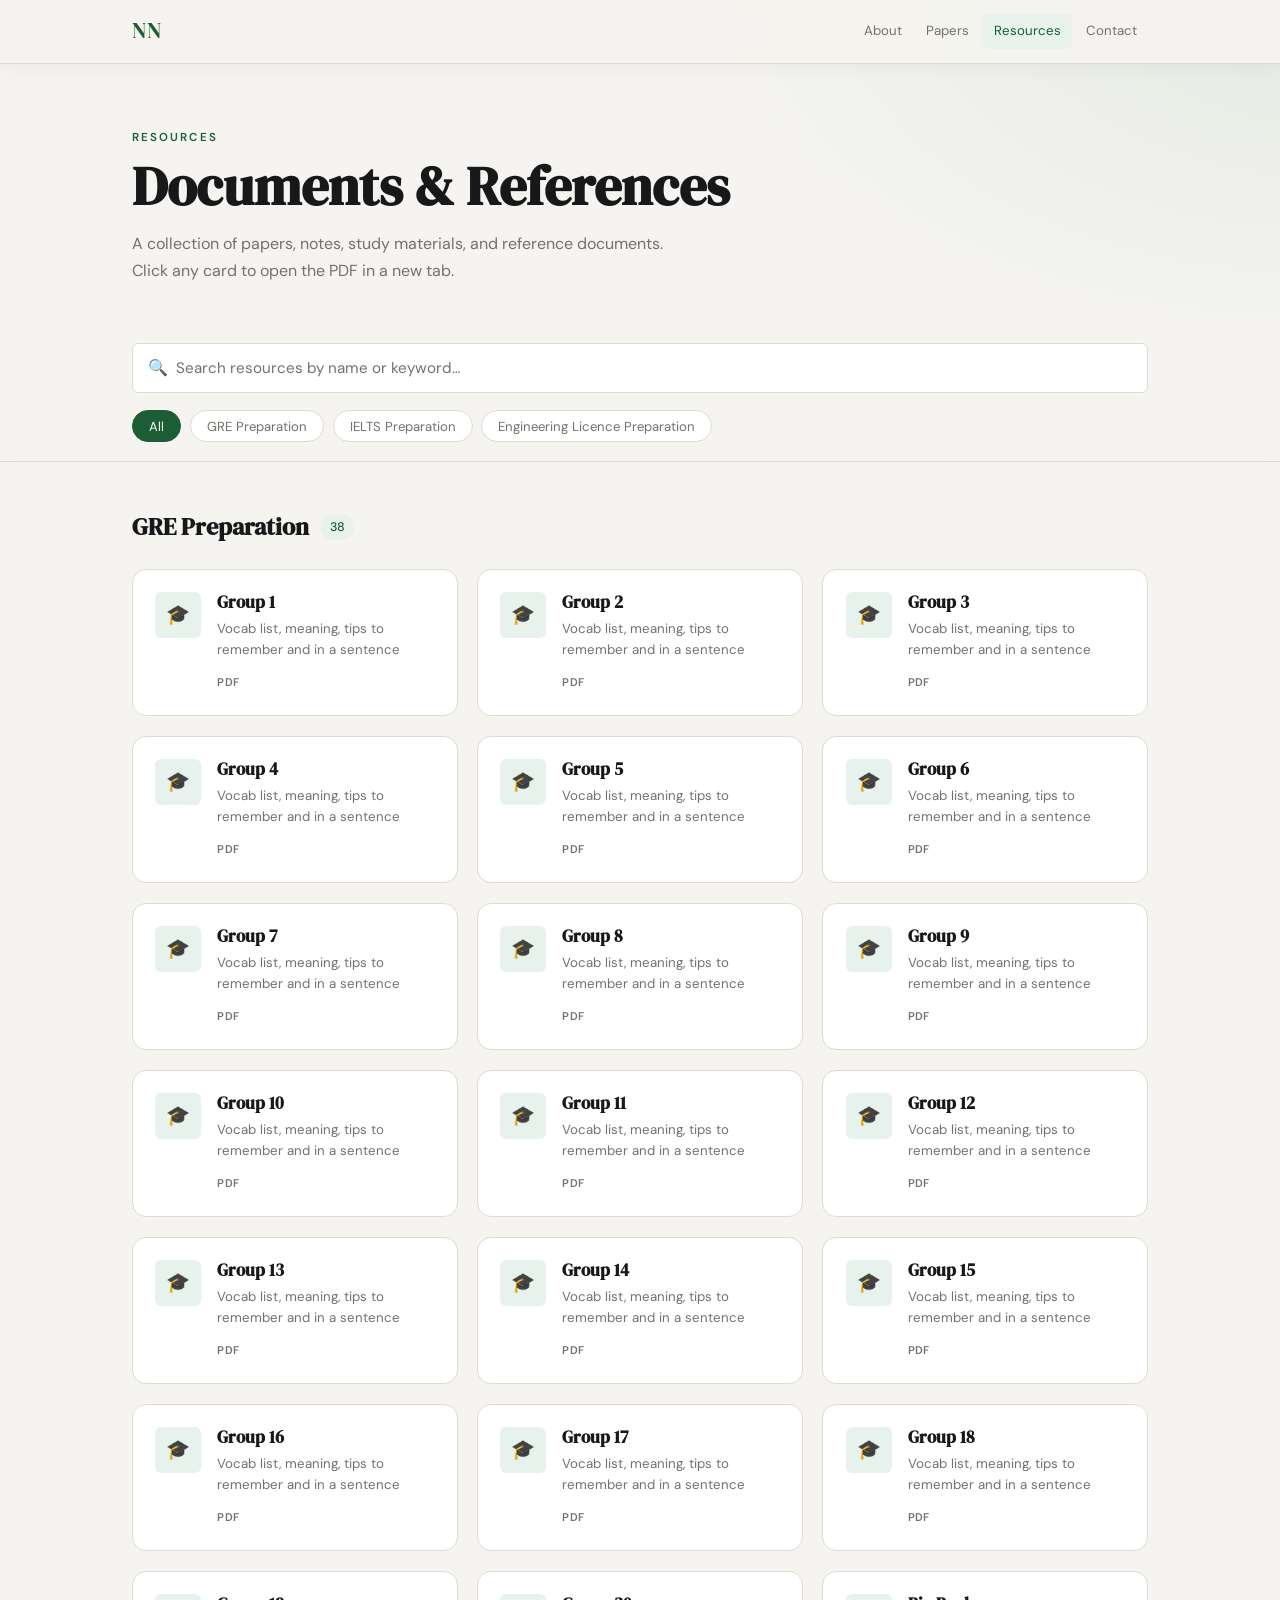
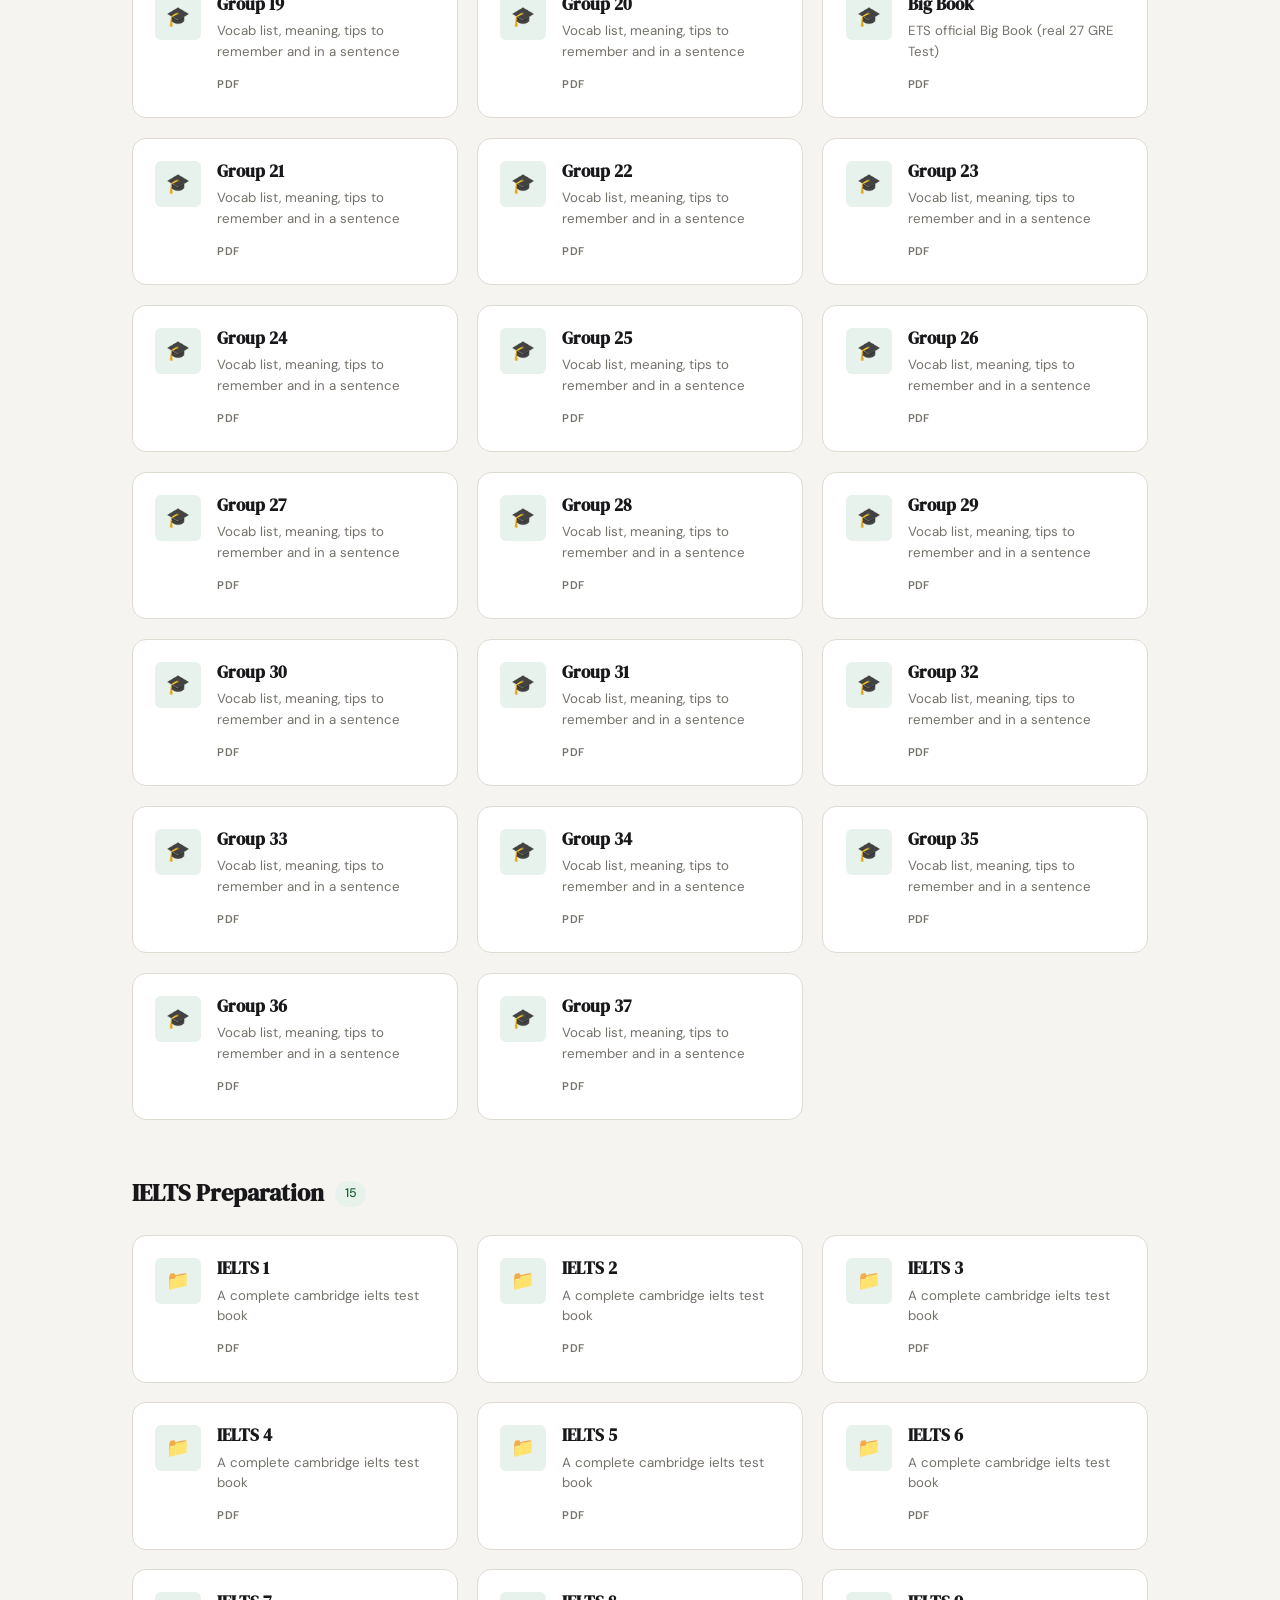
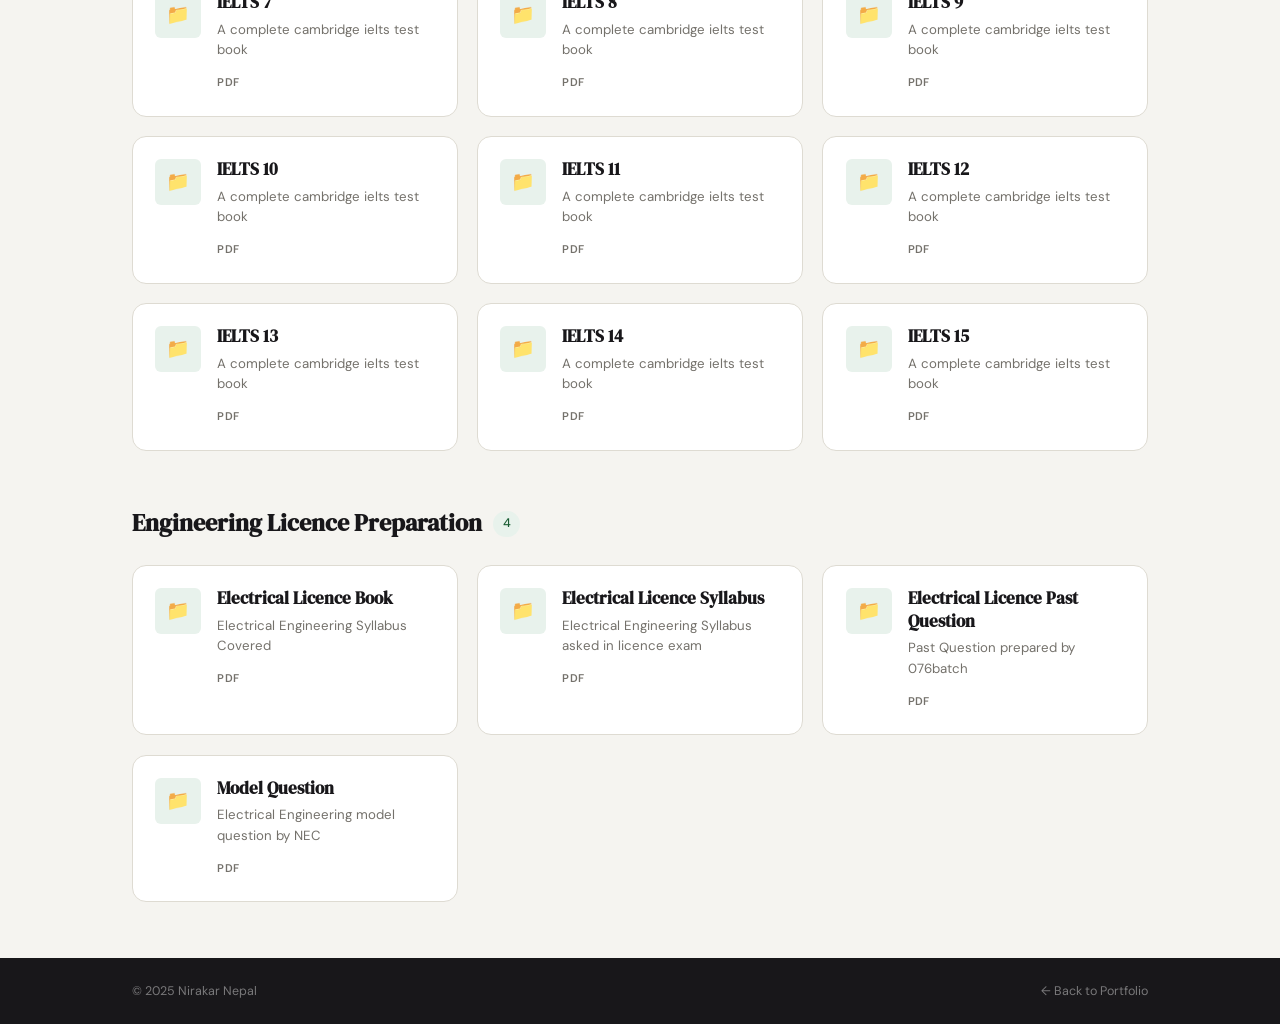
==== commit b19cec62: "licence" ====
--- a/resources.html
+++ b/resources.html
@@ -480,7 +480,32 @@
     desc: "Vocab list, meaning, tips to remember and in a sentence",
     file: "assets/resources/37.pdf"
   },
-   
+  {
+    category: "Engineering Licence Preparation",
+    title: "Electrical Licence Book ",
+    desc: "Electrical Engineering Syllabus Covered",
+    file: "assets/resources/lbook.pdf"
+  },
+  {
+    category: "Engineering Licence Preparation",
+    title: "Electrical Licence Syllabus ",
+    desc: "Electrical Engineering Syllabus asked in licence exam",
+    file: "assets/resources/licence_syllabus.pdf"
+  },
+  {
+    category: "Engineering Licence Preparation",
+    title: "Electrical Licence Past Question ",
+    desc: "Past Question prepared by 076batch",
+    file: "assets/resources/PQ.pdf"
+  },
+  {
+    category: "Engineering Licence Preparation",
+    title: "Model Question ",
+    desc: "Electrical Engineering model question by NEC",
+    file: "assets/resources/modelq.pdf"
+  },
+  
+
   
   // ── Copy a block above for each new PDF (up to 30+ is fine) ──
 ];
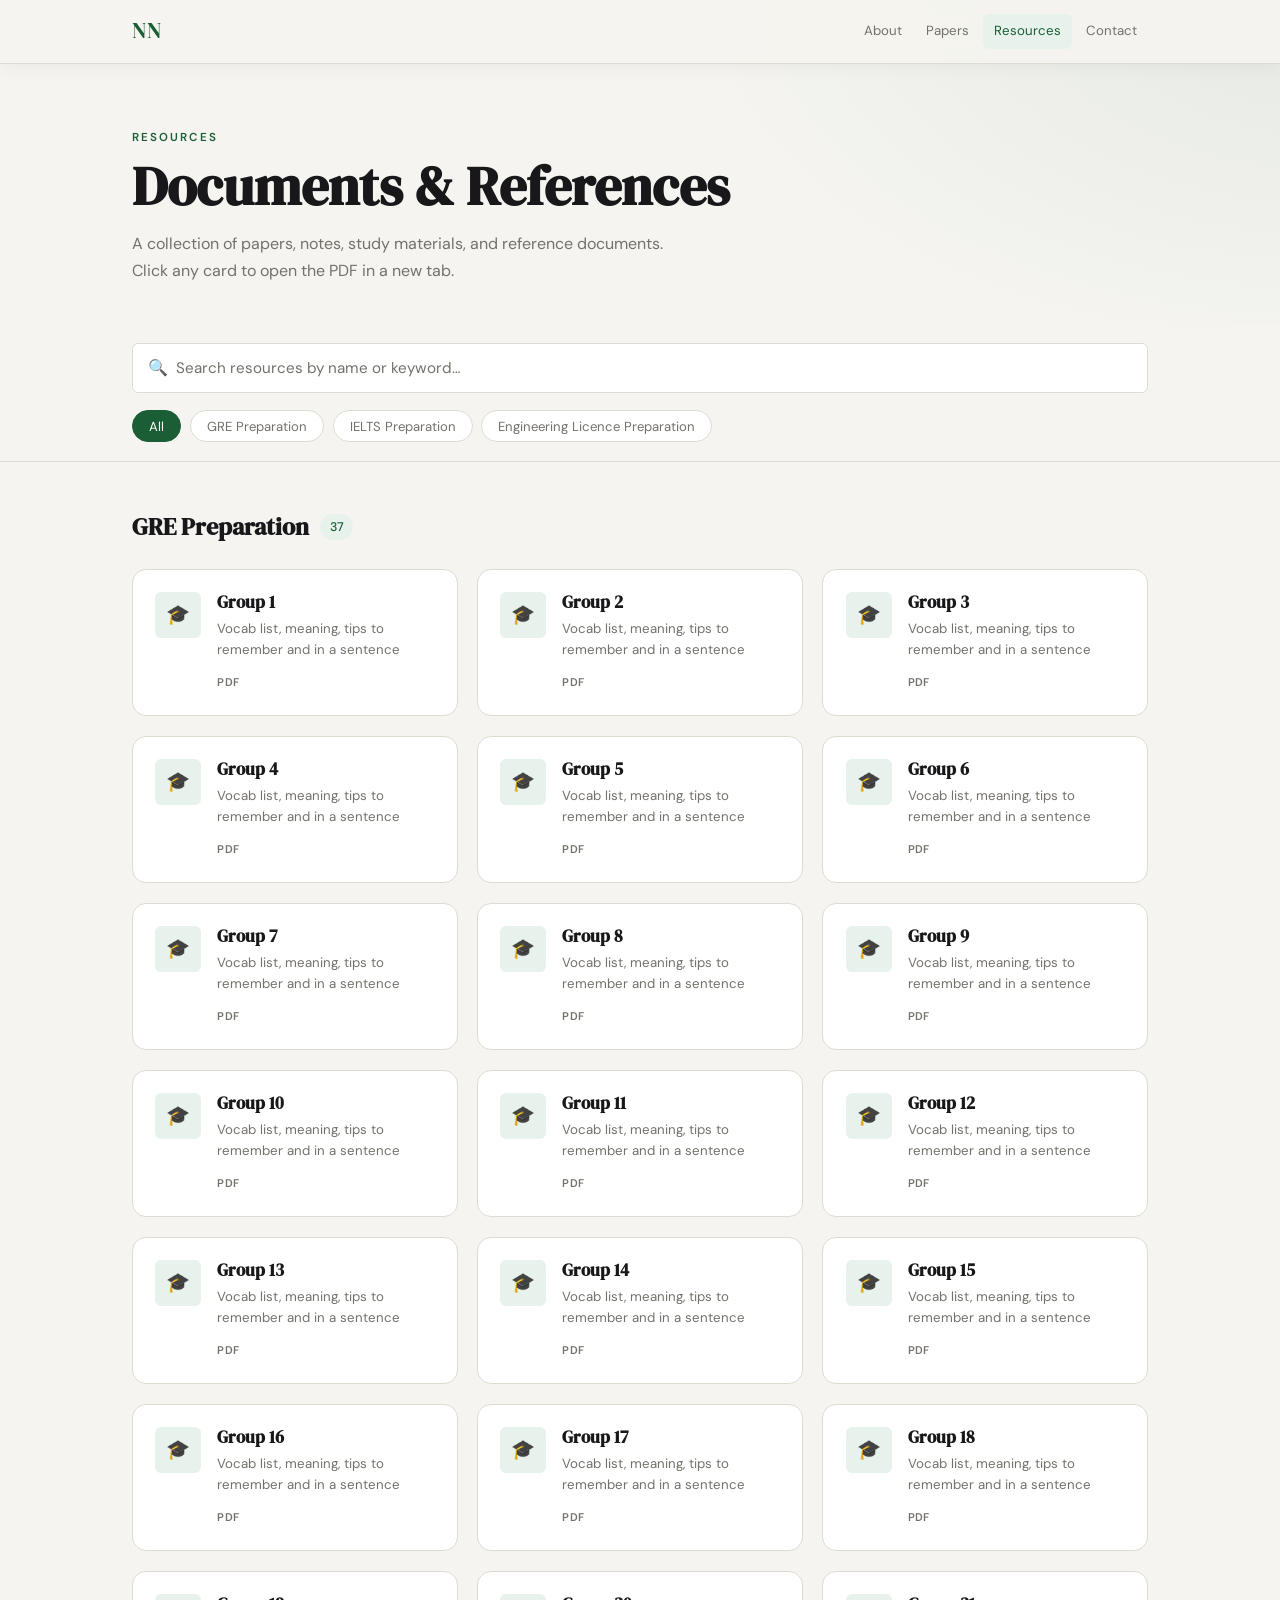
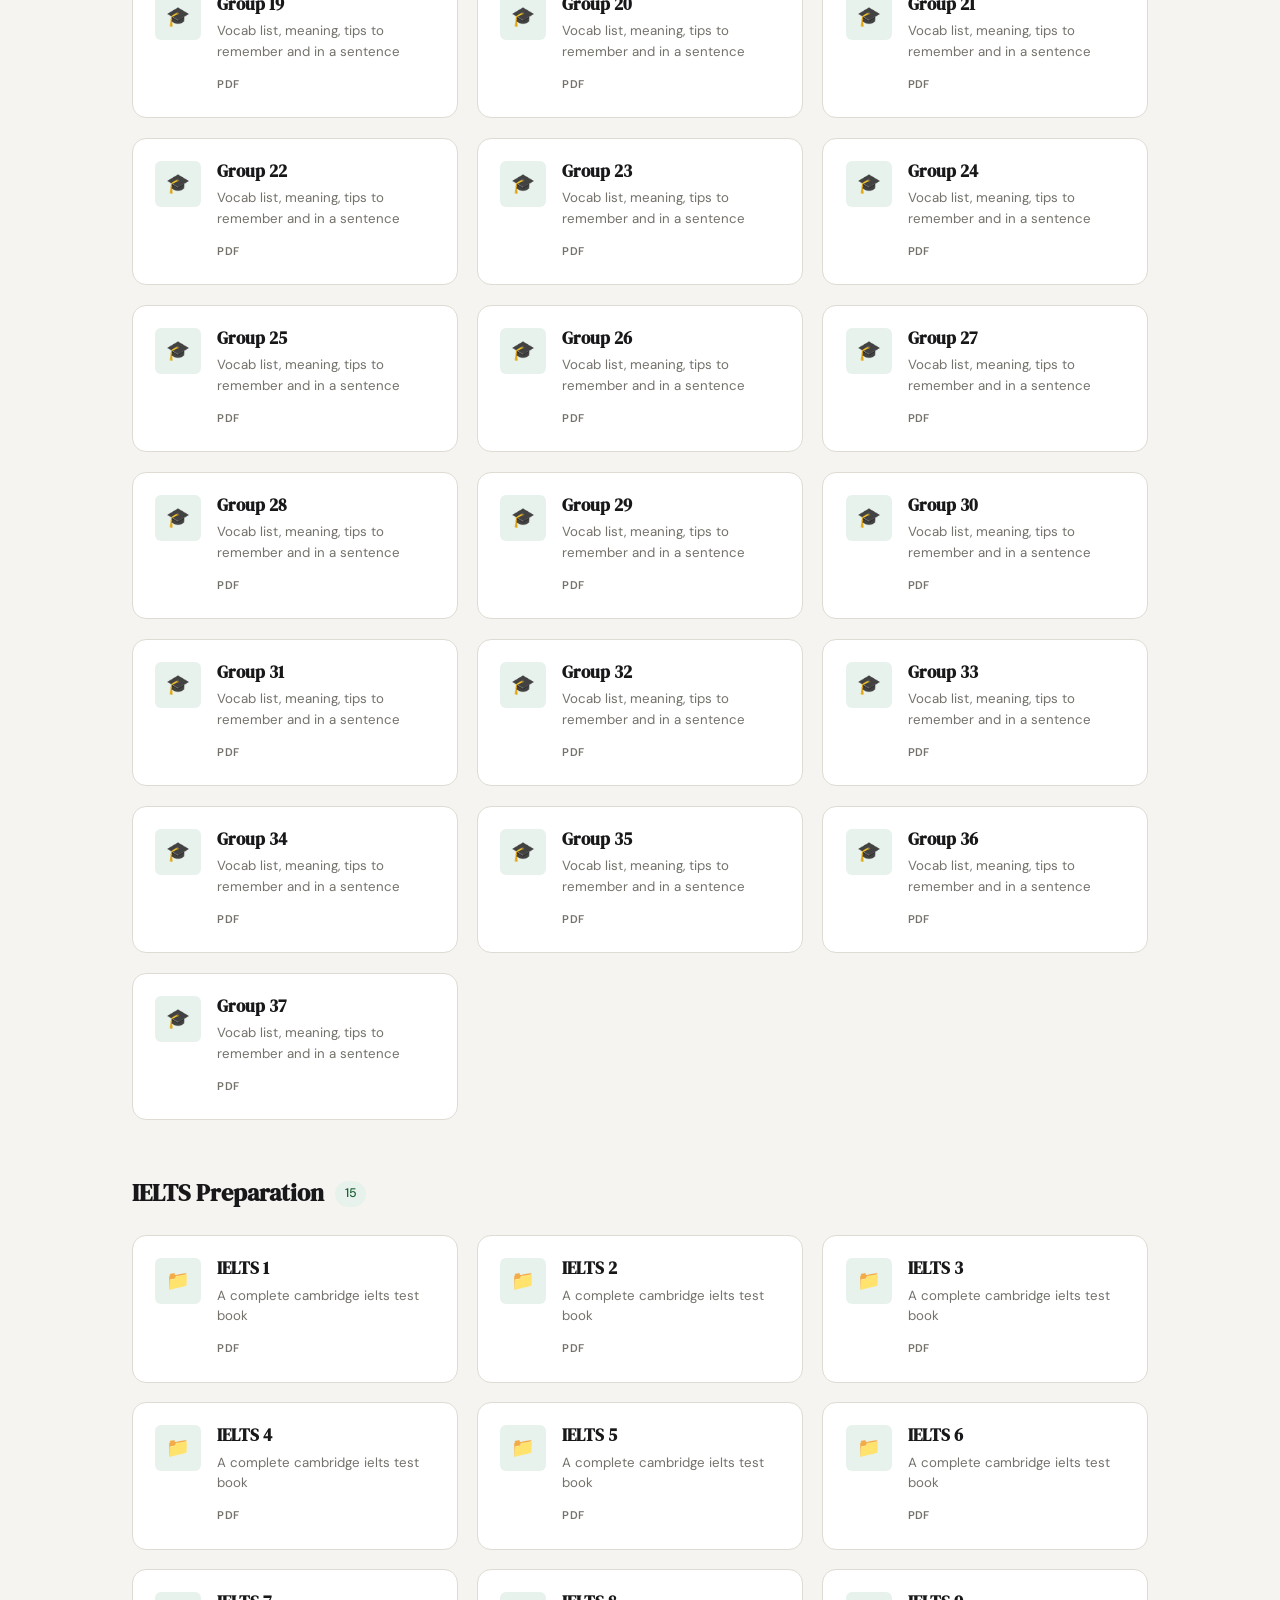
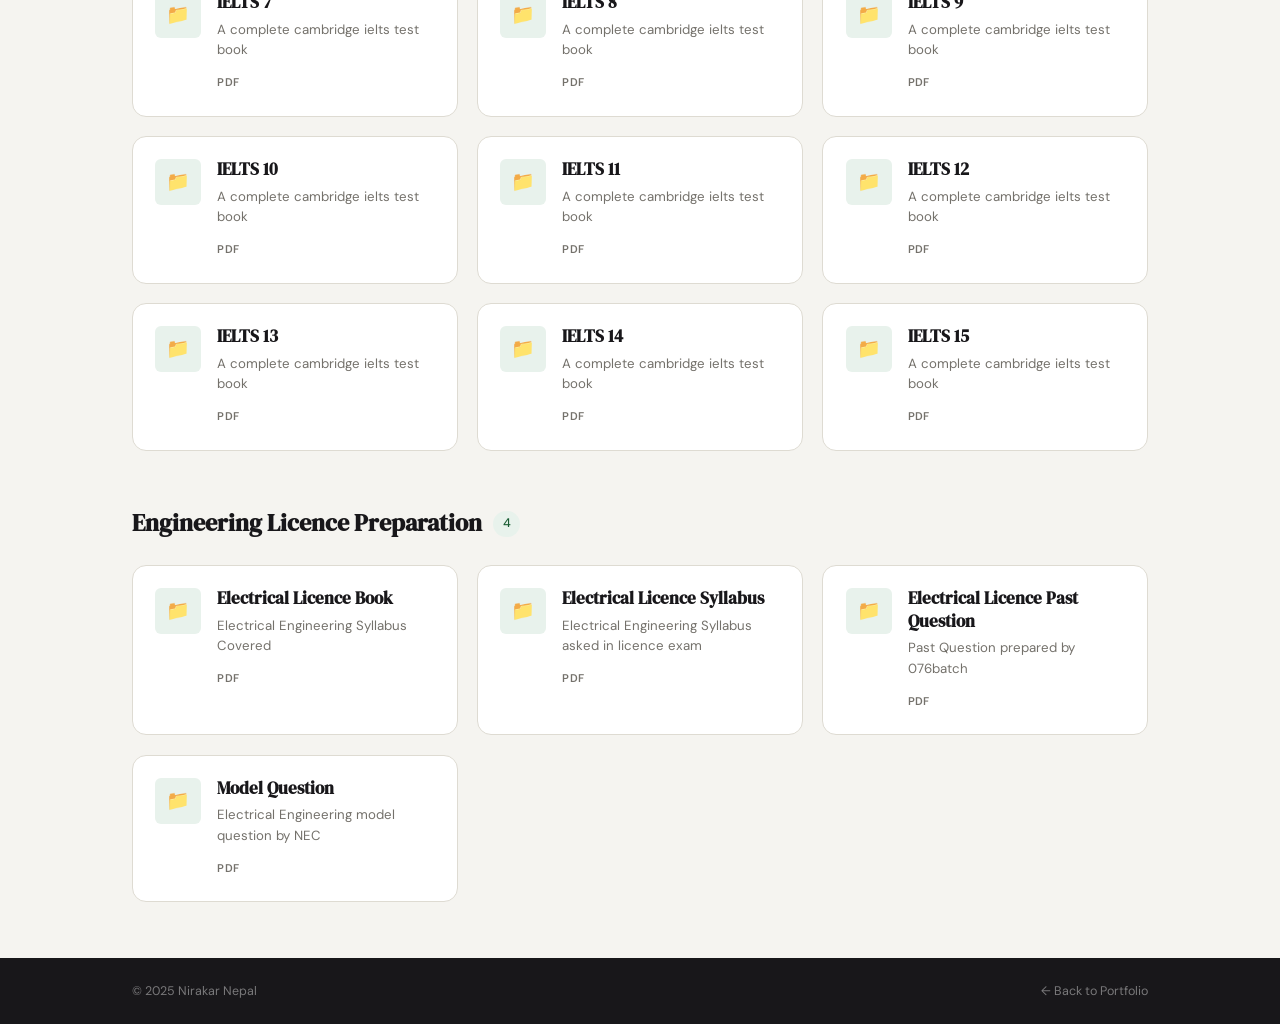
==== commit d69ab0b2: "licence" ====
--- a/resources.html
+++ b/resources.html
@@ -371,14 +371,7 @@
     file: "assets/resources/IELTS15.pdf"
   },
   
-  
-  {
-    category: "GRE Preparation",
-    title: "Big Book",
-    desc: "ETS official Big Book (real 27 GRE Test)",
-    file: "assets/resources/bigbook.pdf"
-  },
-  {
+   {
     category: "GRE Preparation",
     title: "Group 21",
     desc: "Vocab list, meaning, tips to remember and in a sentence",
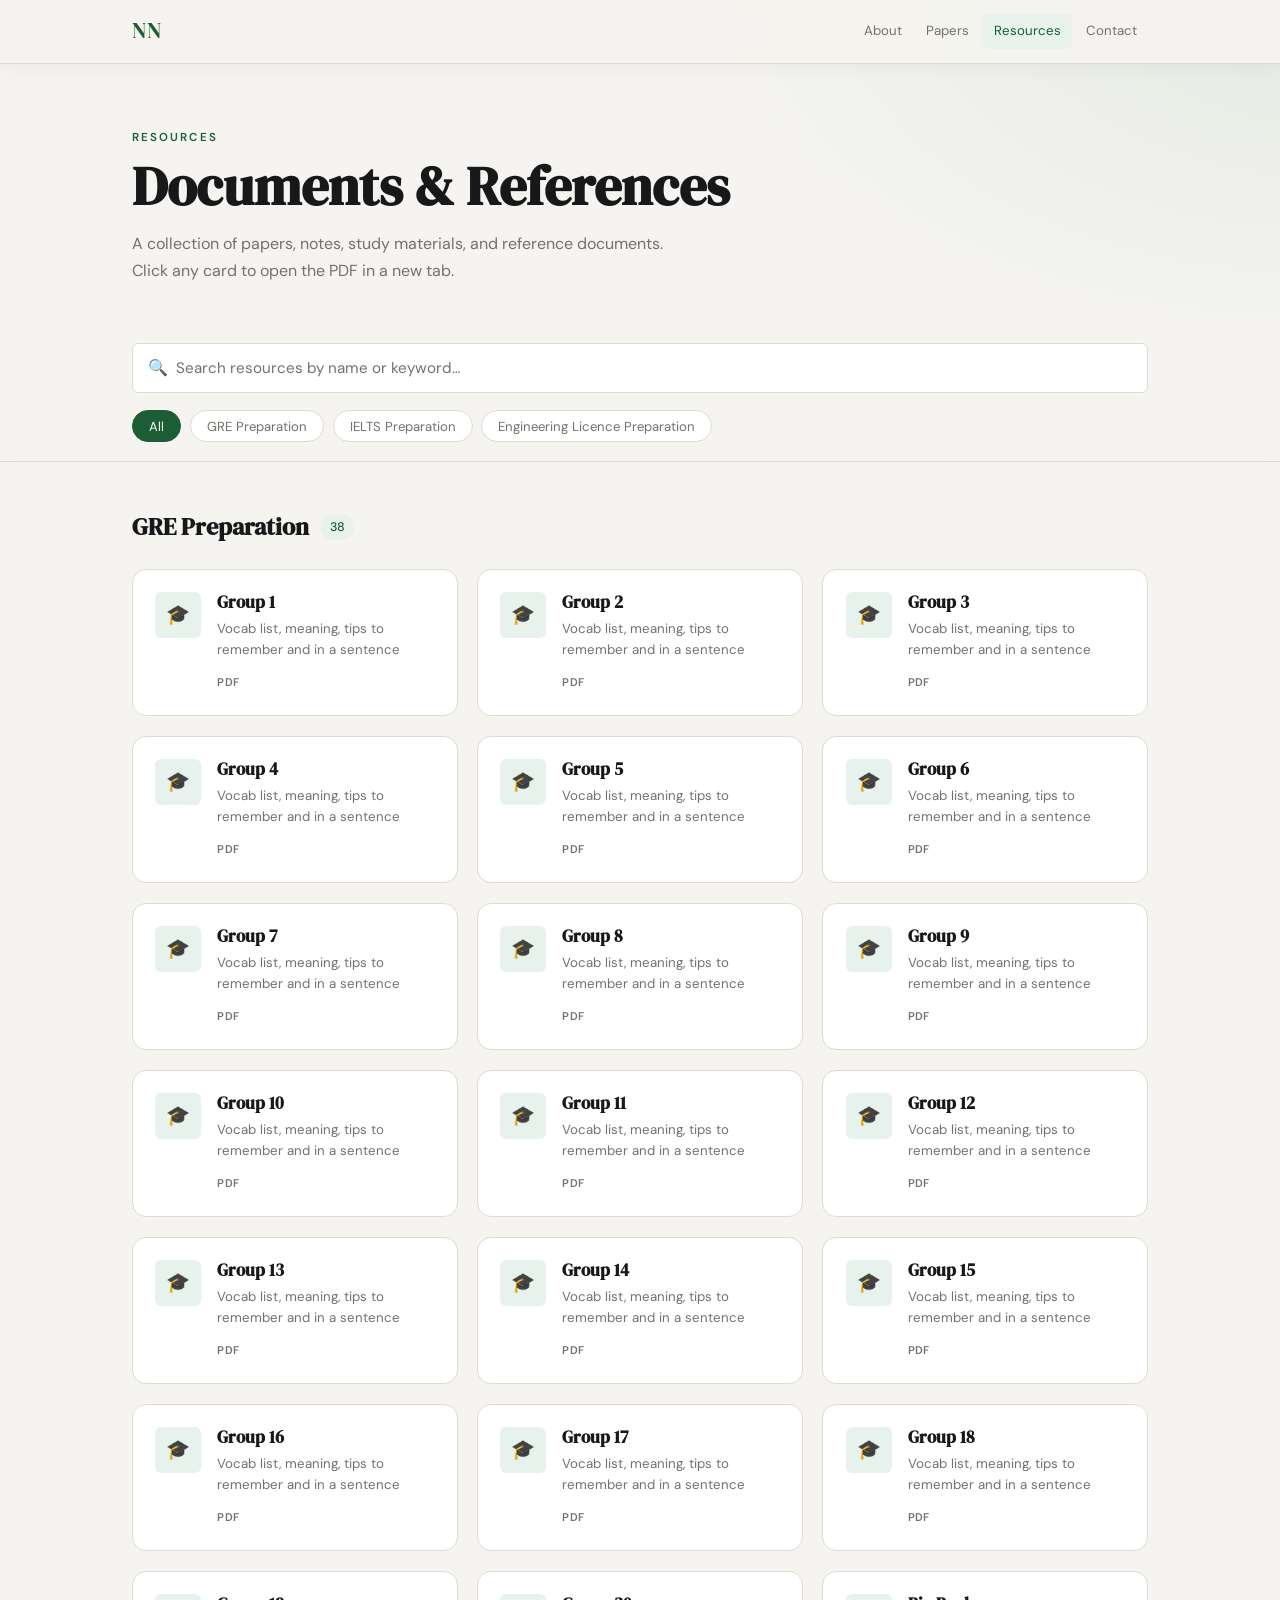
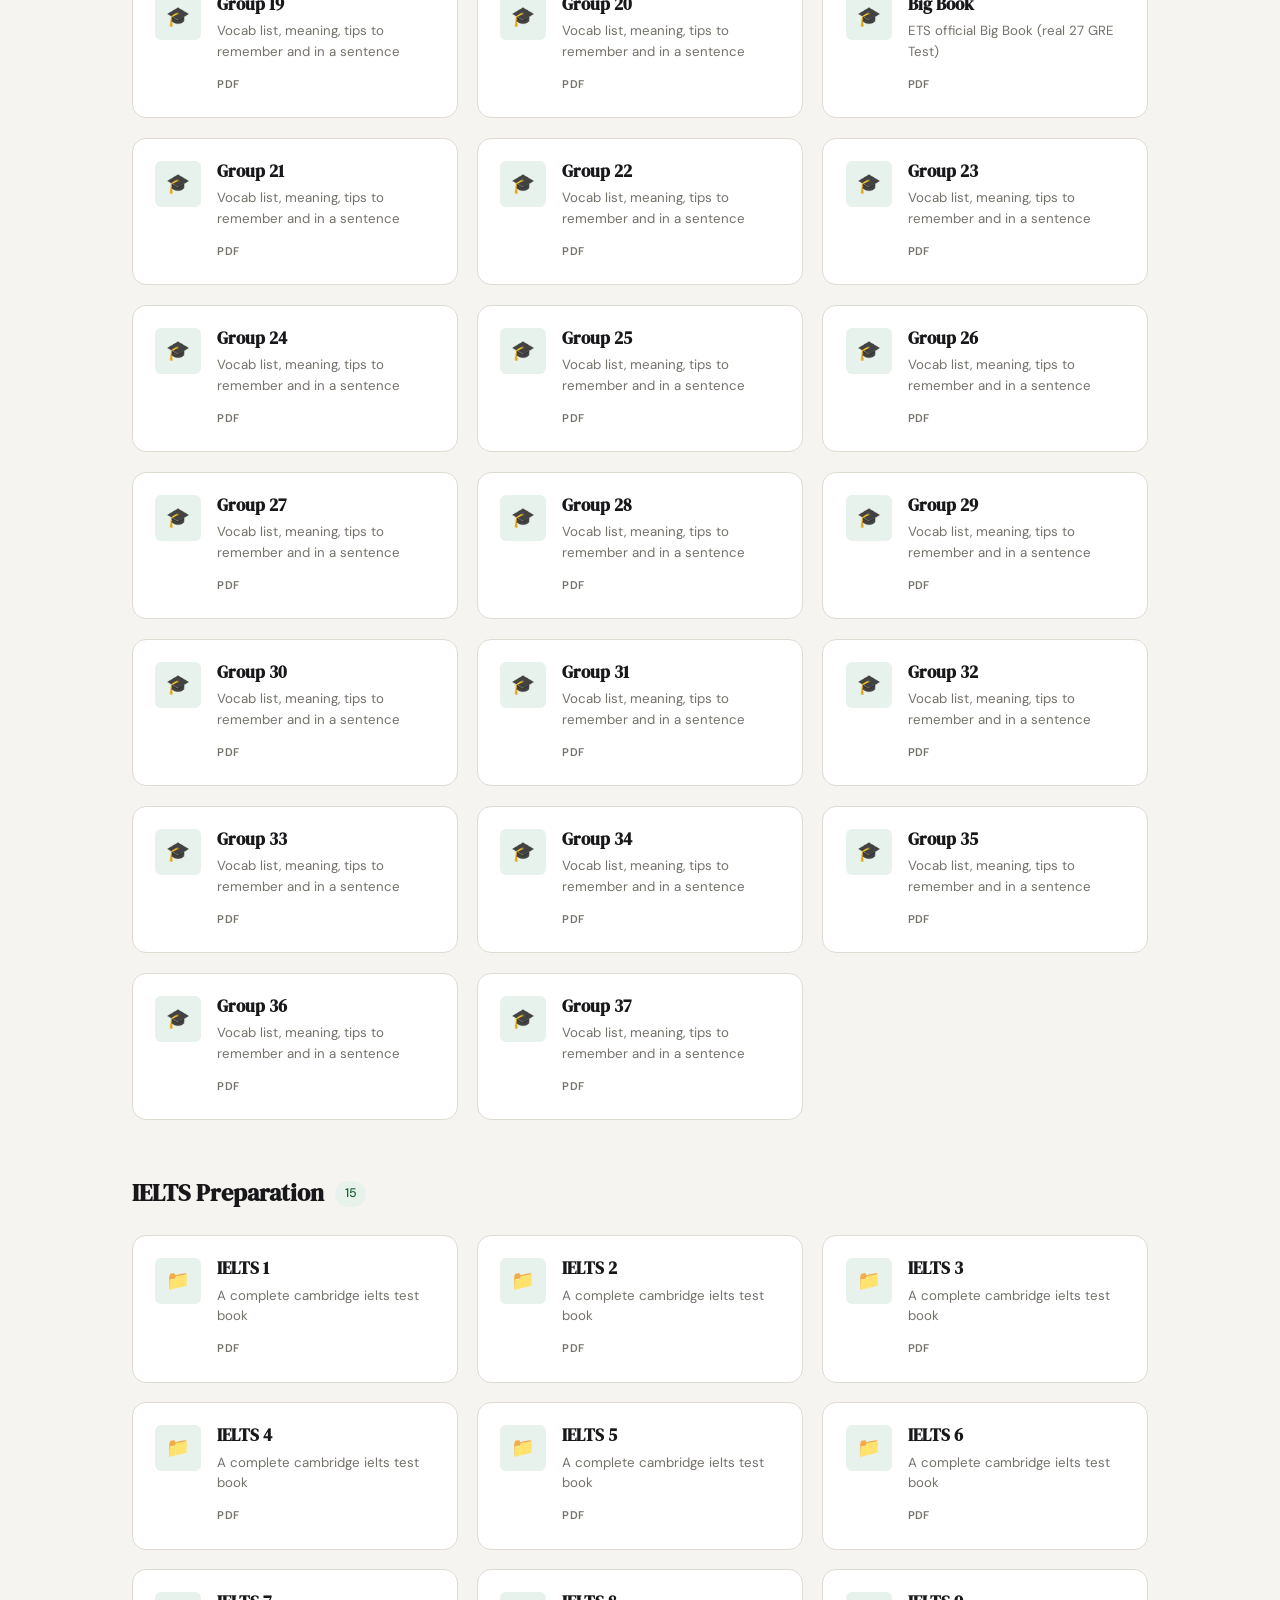
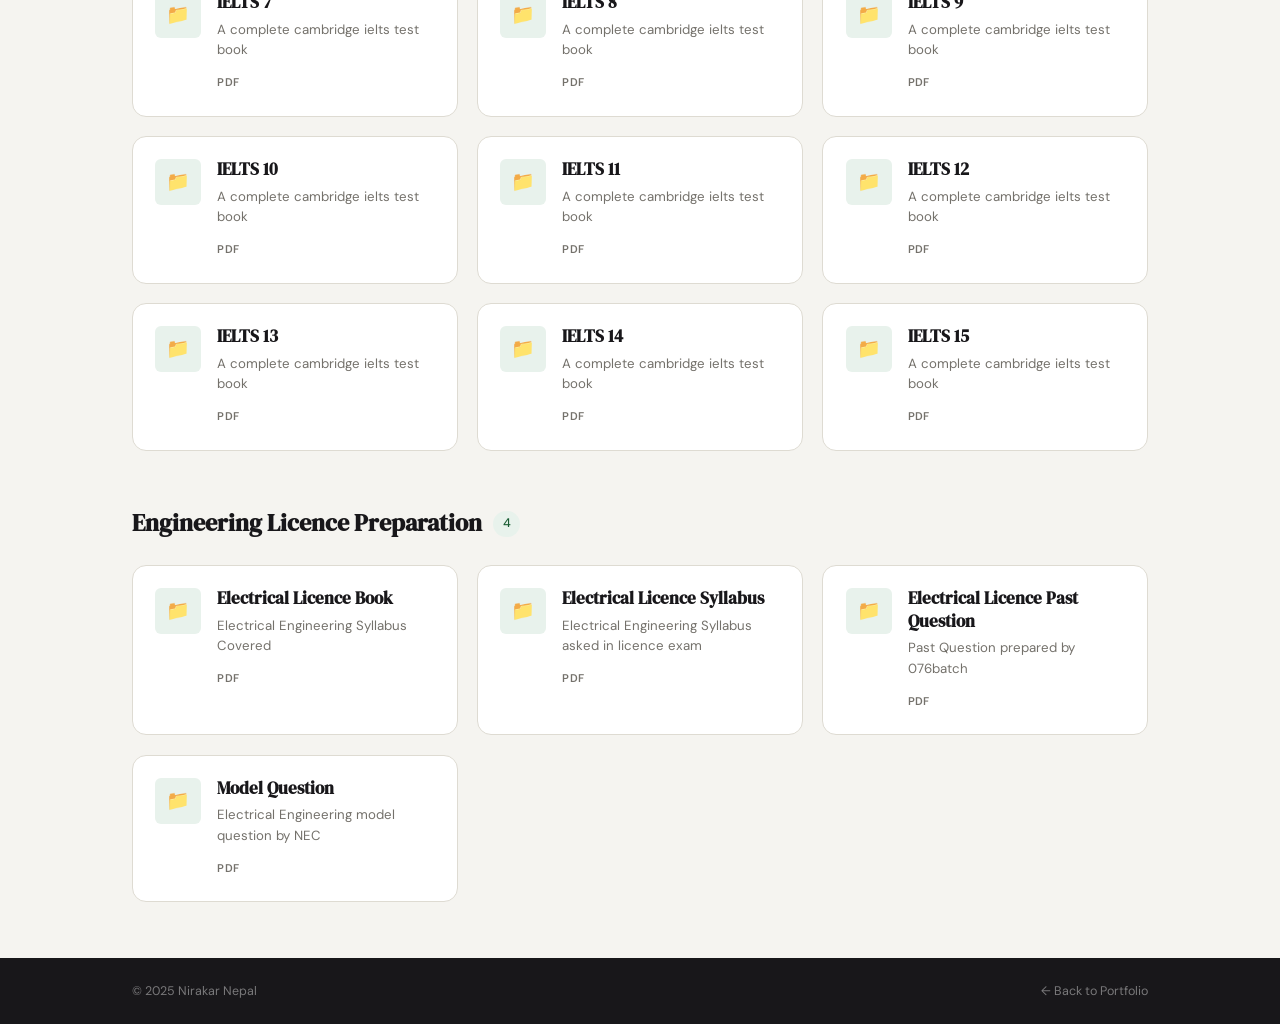
==== commit b258c402: "big book again" ====
--- a/resources.html
+++ b/resources.html
@@ -371,7 +371,14 @@
     file: "assets/resources/IELTS15.pdf"
   },
   
-   {
+  
+  {
+    category: "GRE Preparation",
+    title: "Big Book",
+    desc: "ETS official Big Book (real 27 GRE Test)",
+    file: "assets/resources/bigbook.pdf"
+  },
+  {
     category: "GRE Preparation",
     title: "Group 21",
     desc: "Vocab list, meaning, tips to remember and in a sentence",
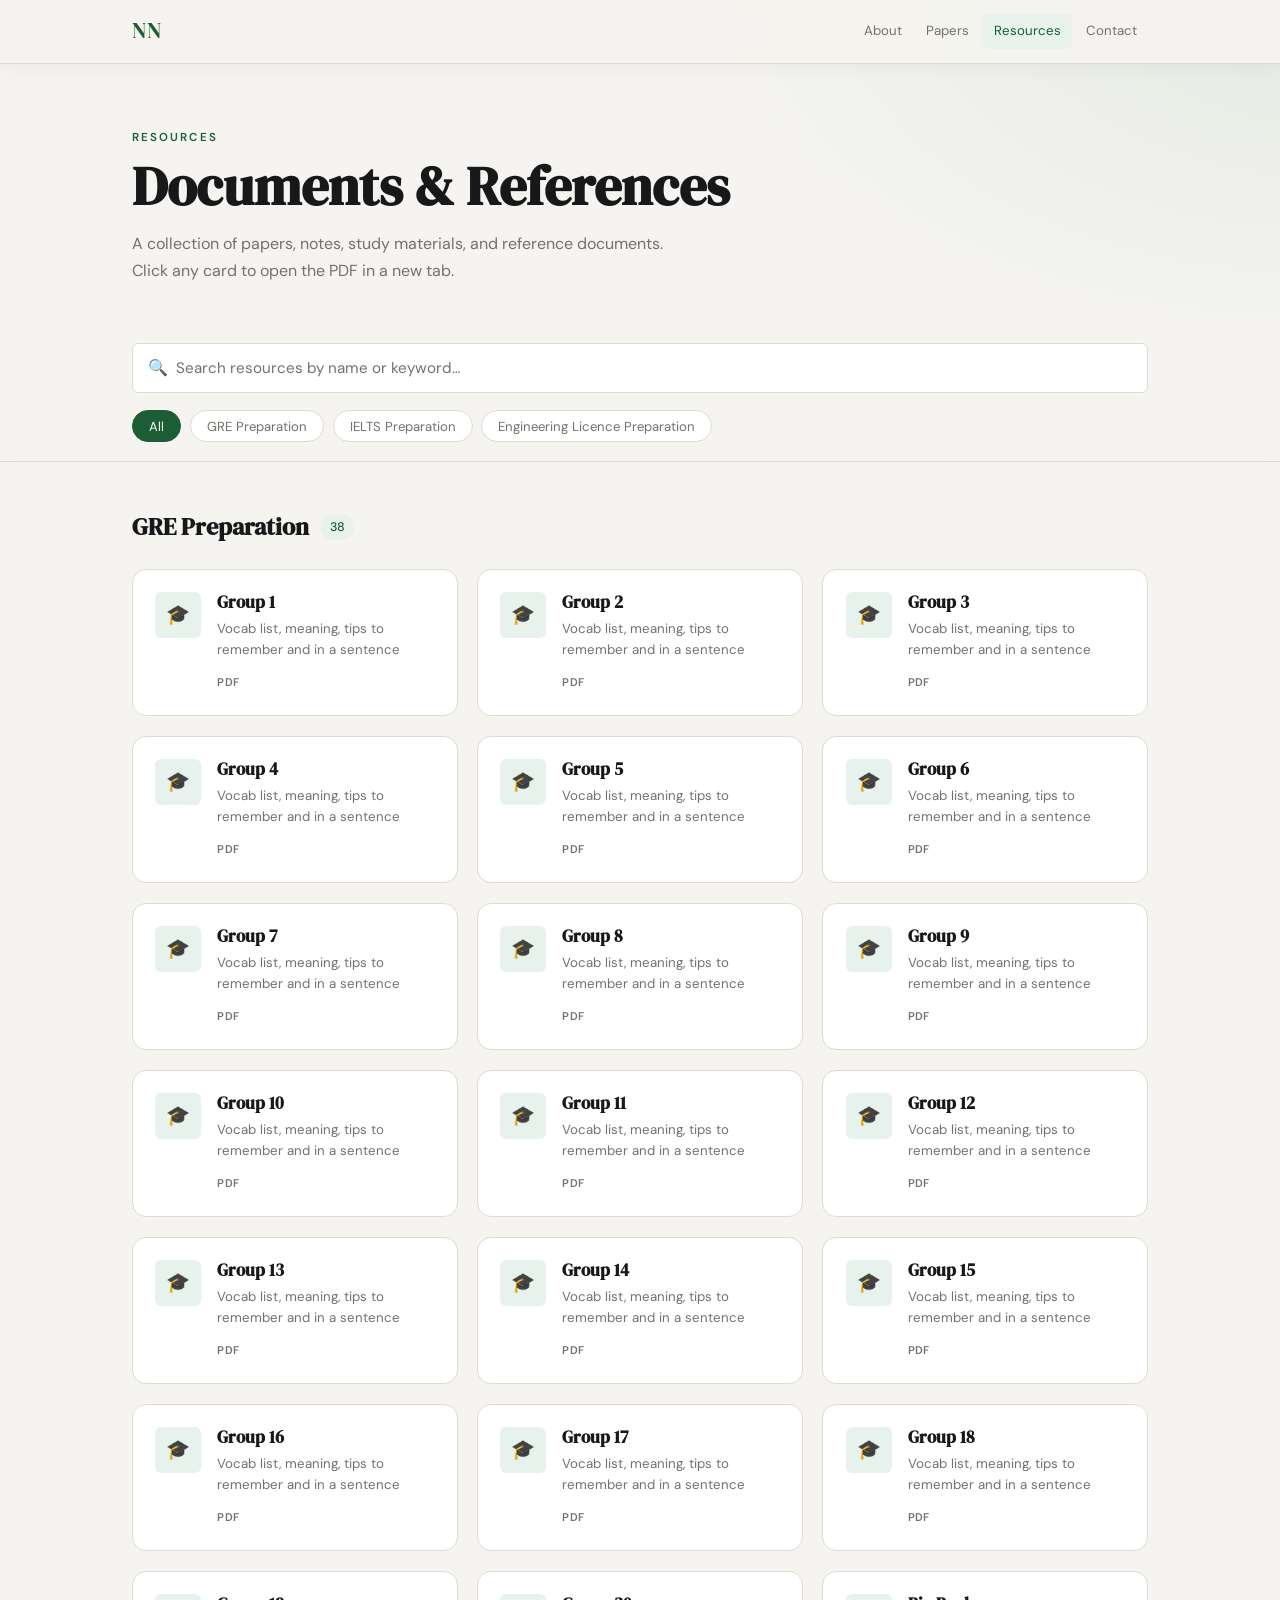
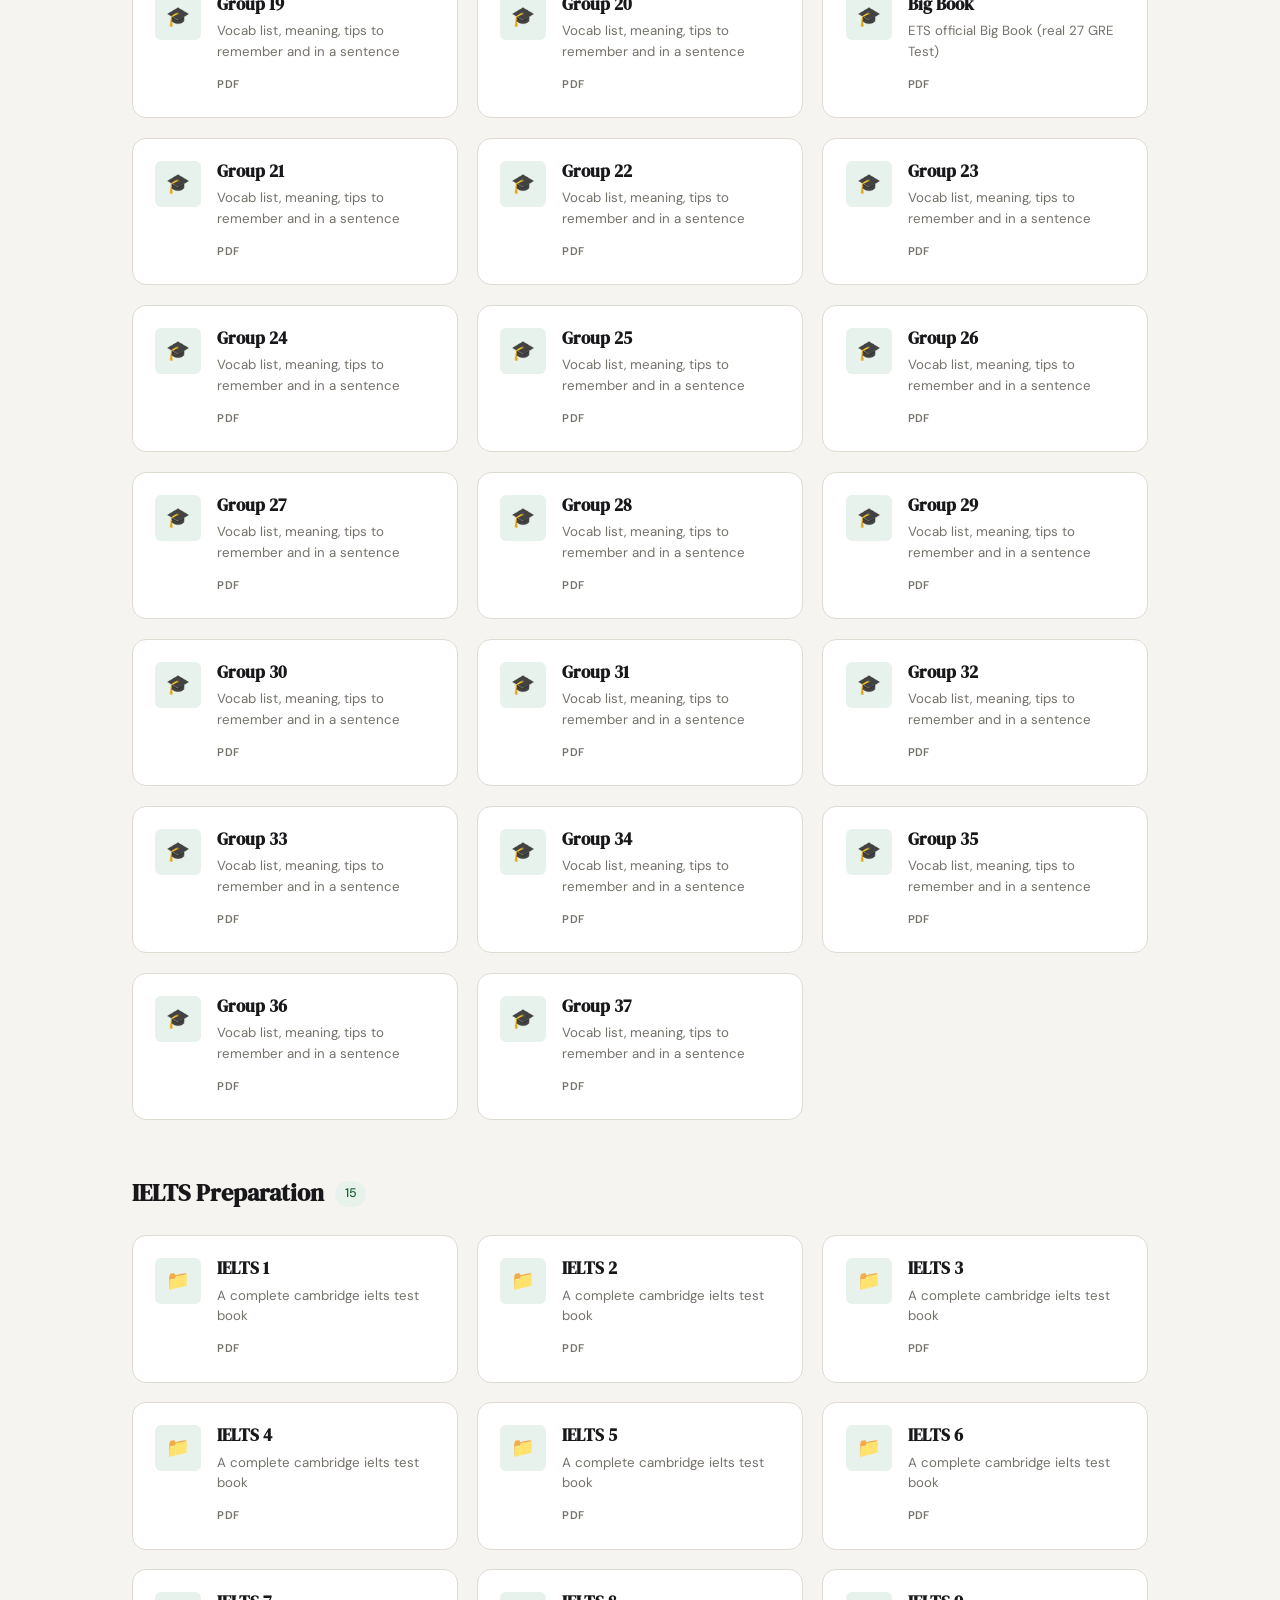
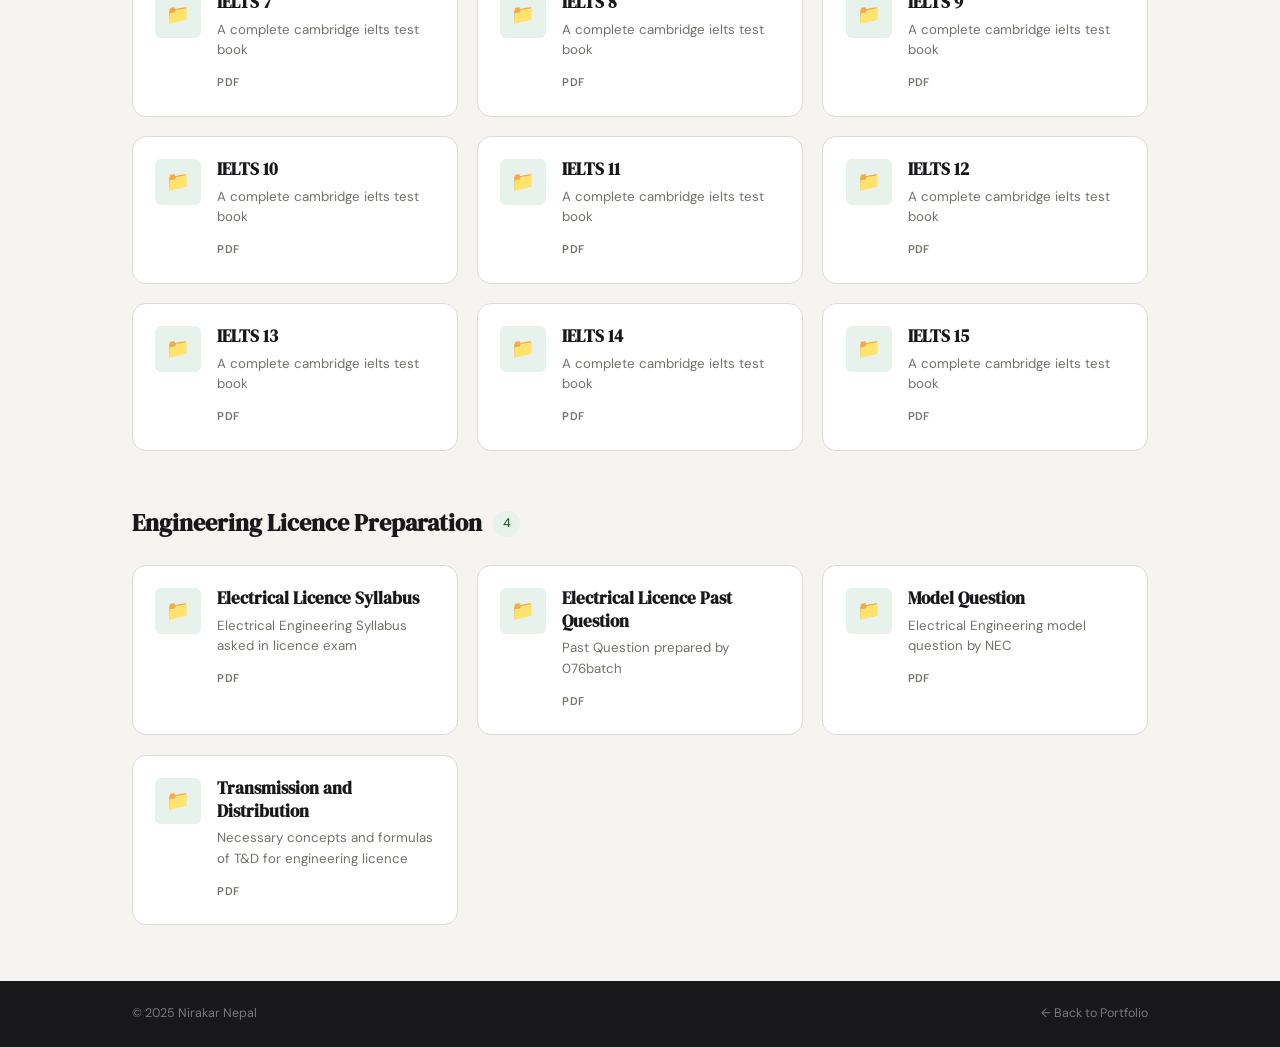
==== commit 794297a7: "Update resources" ====
--- a/resources.html
+++ b/resources.html
@@ -482,12 +482,6 @@
   },
   {
     category: "Engineering Licence Preparation",
-    title: "Electrical Licence Book ",
-    desc: "Electrical Engineering Syllabus Covered",
-    file: "assets/resources/lbook.pdf"
-  },
-  {
-    category: "Engineering Licence Preparation",
     title: "Electrical Licence Syllabus ",
     desc: "Electrical Engineering Syllabus asked in licence exam",
     file: "assets/resources/licence_syllabus.pdf"
@@ -503,6 +497,12 @@
     title: "Model Question ",
     desc: "Electrical Engineering model question by NEC",
     file: "assets/resources/modelq.pdf"
+  },
+   {
+    category: "Engineering Licence Preparation",
+    title: "Transmission and Distribution ",
+    desc: "Necessary concepts and formulas of T&D for engineering licence",
+    file: "assets/resources/tnd.pdf"
   },
   
 
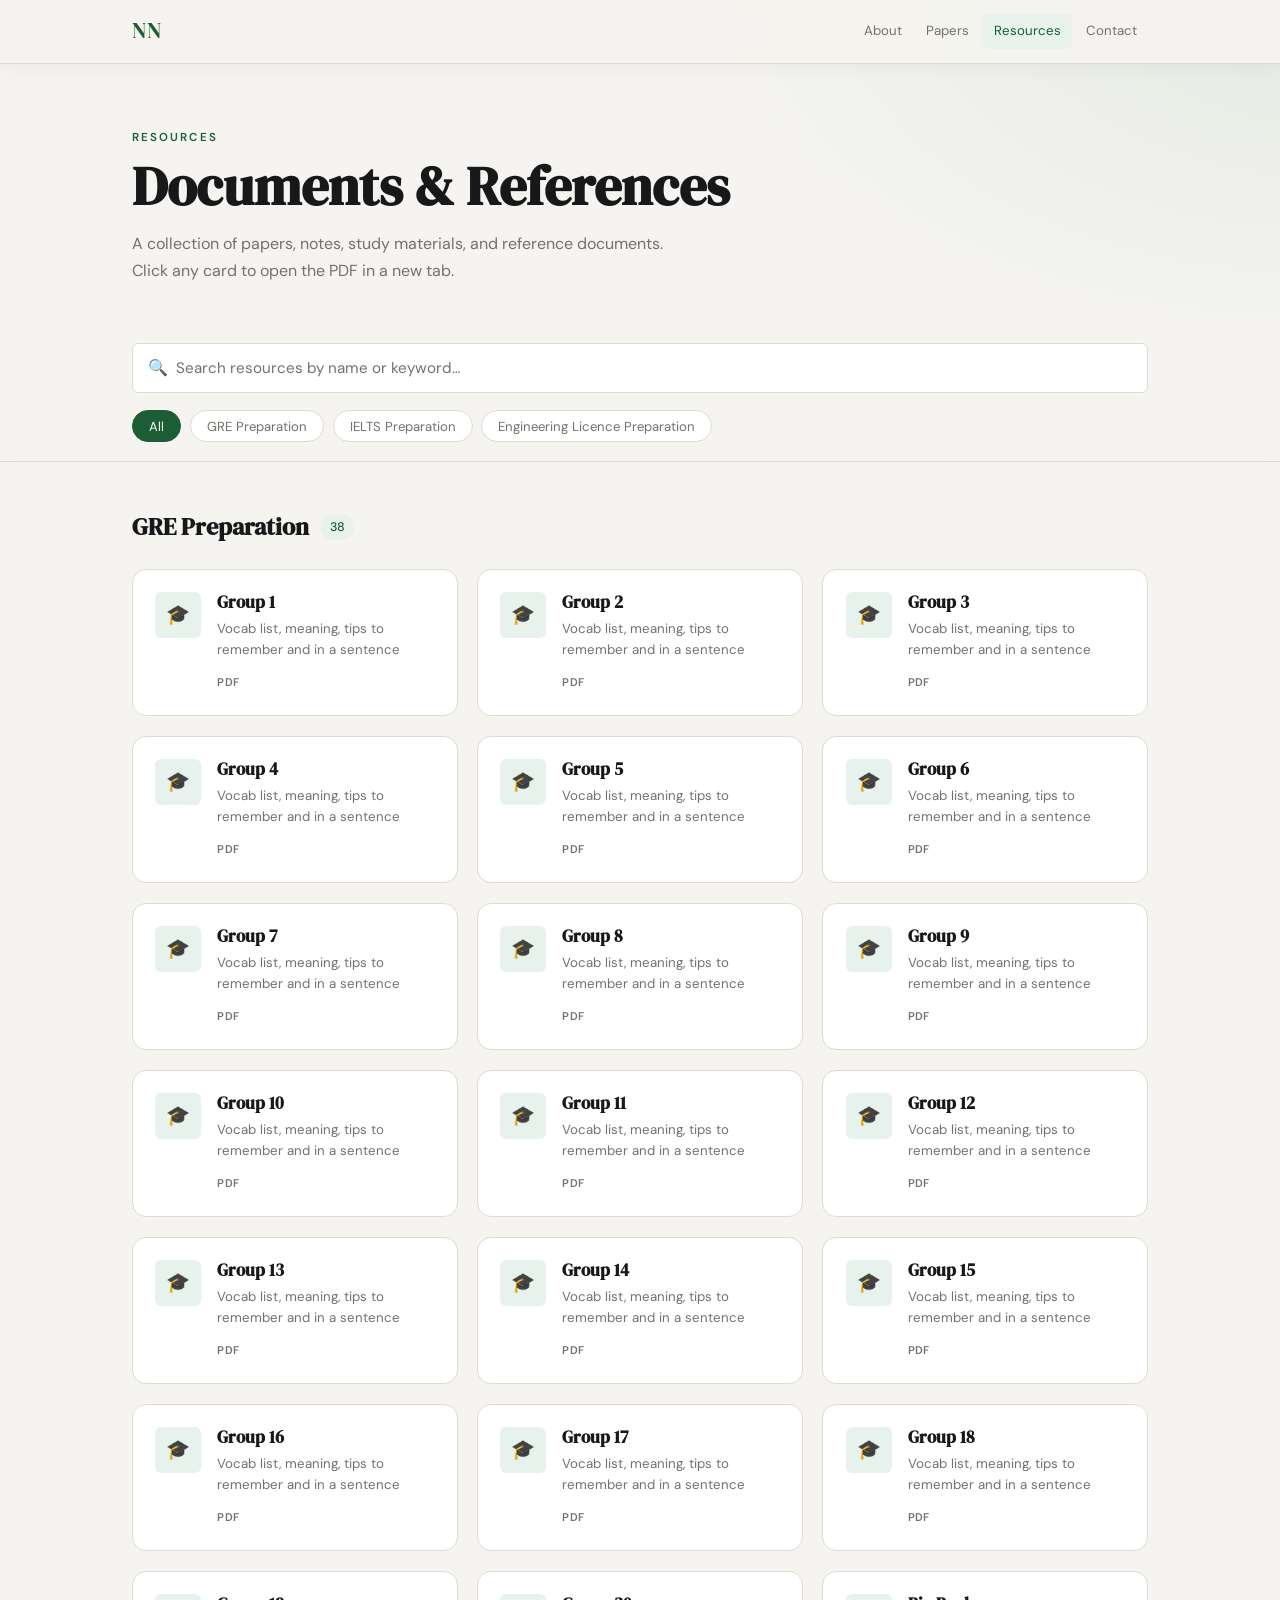
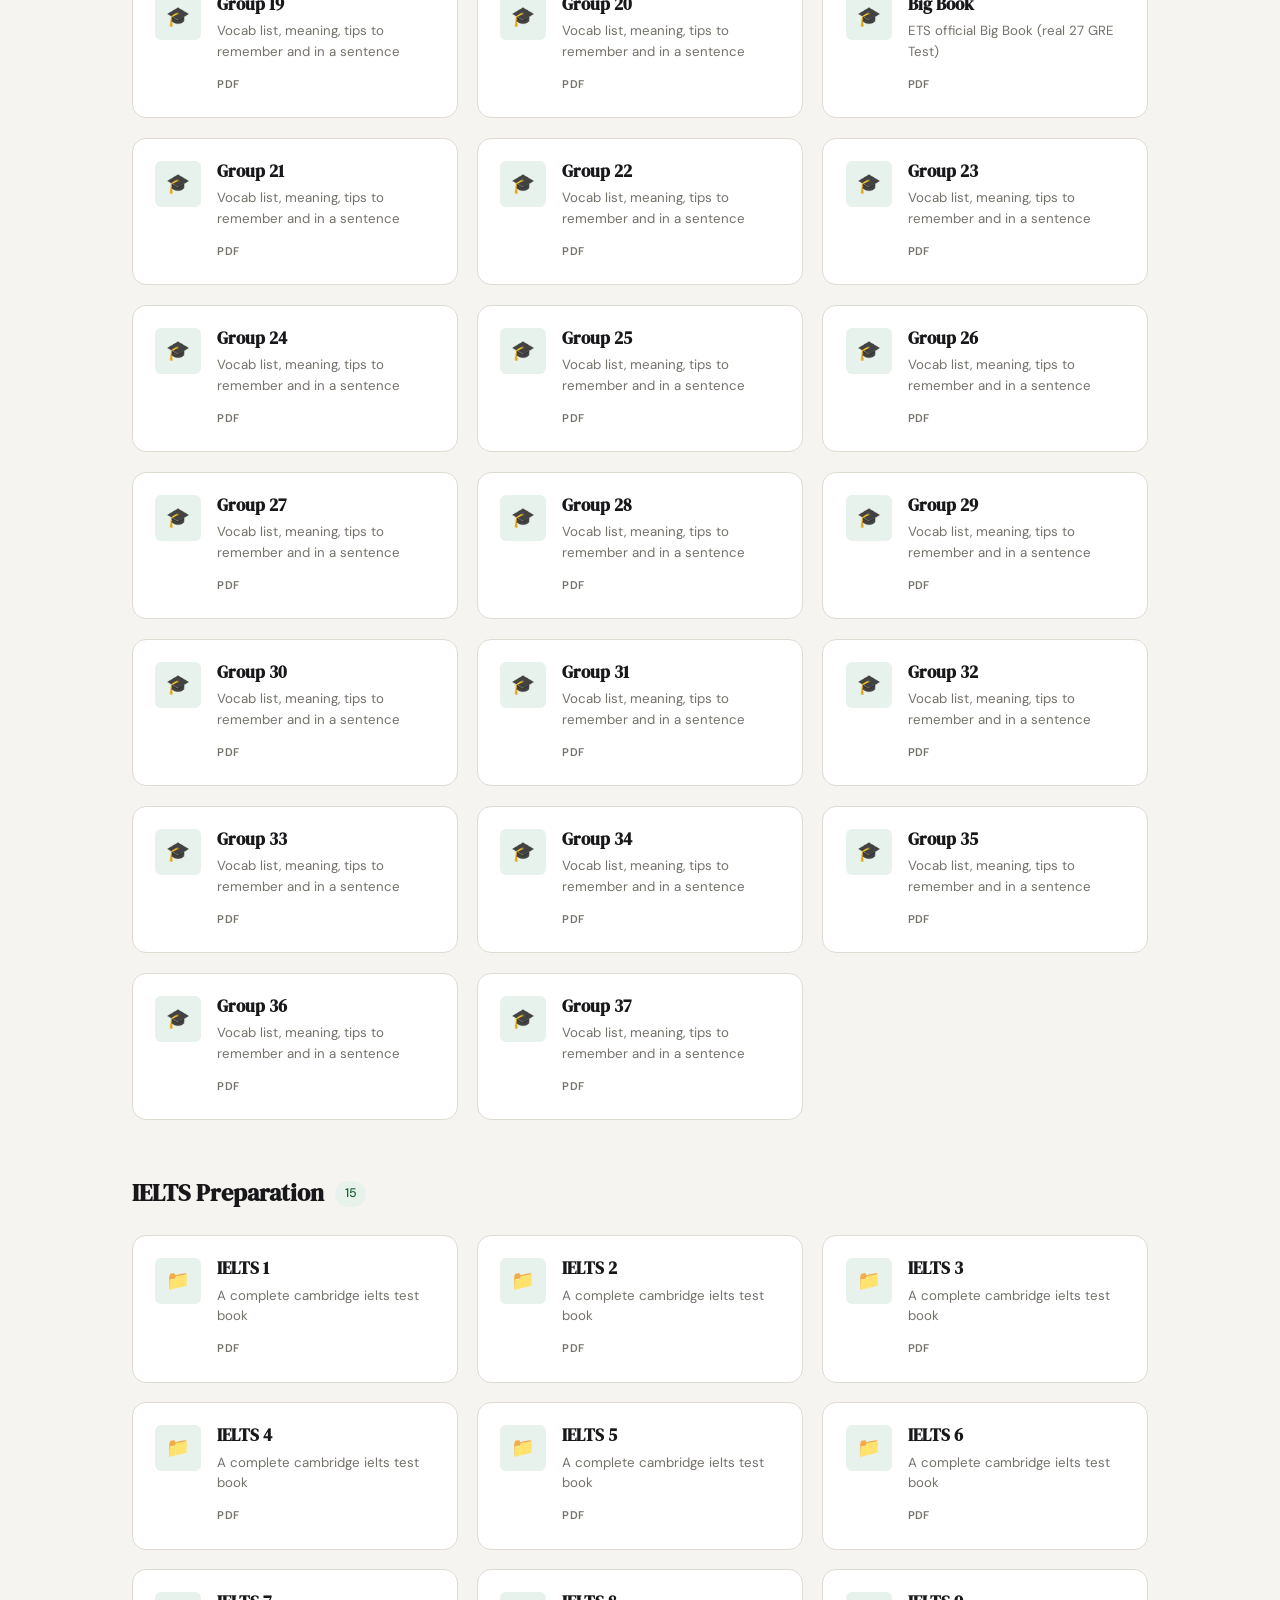
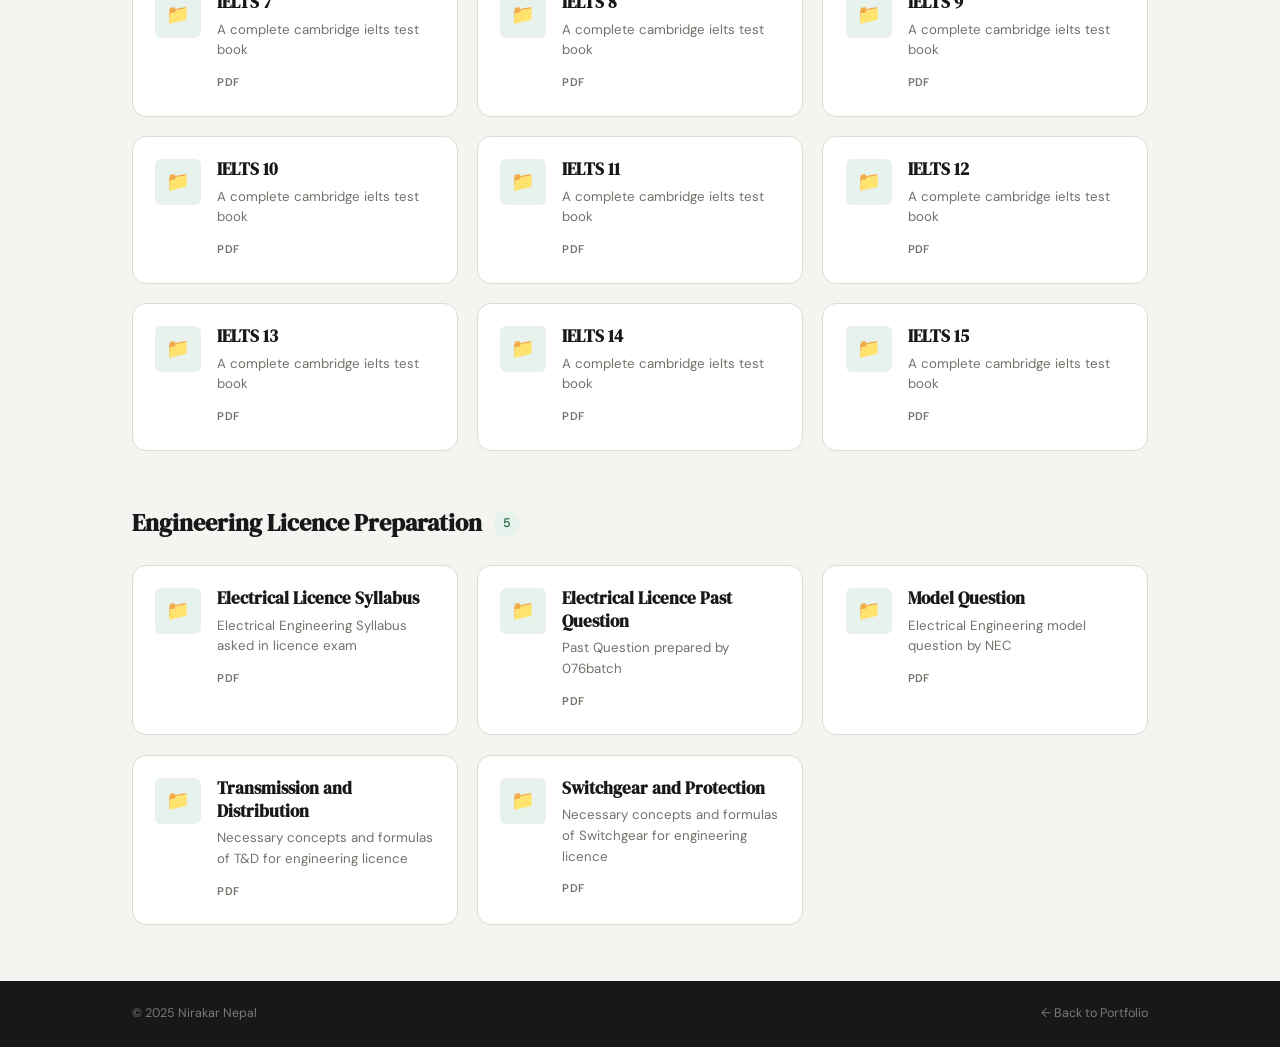
==== commit 8b3daf43: "switchgear" ====
--- a/resources.html
+++ b/resources.html
@@ -503,6 +503,12 @@
     title: "Transmission and Distribution ",
     desc: "Necessary concepts and formulas of T&D for engineering licence",
     file: "assets/resources/tnd.pdf"
+  },
+  {
+    category: "Engineering Licence Preparation",
+    title: "Switchgear and Protection ",
+    desc: "Necessary concepts and formulas of Switchgear for engineering licence",
+    file: "assets/resources/switchgear.pdf"
   },
   
 
